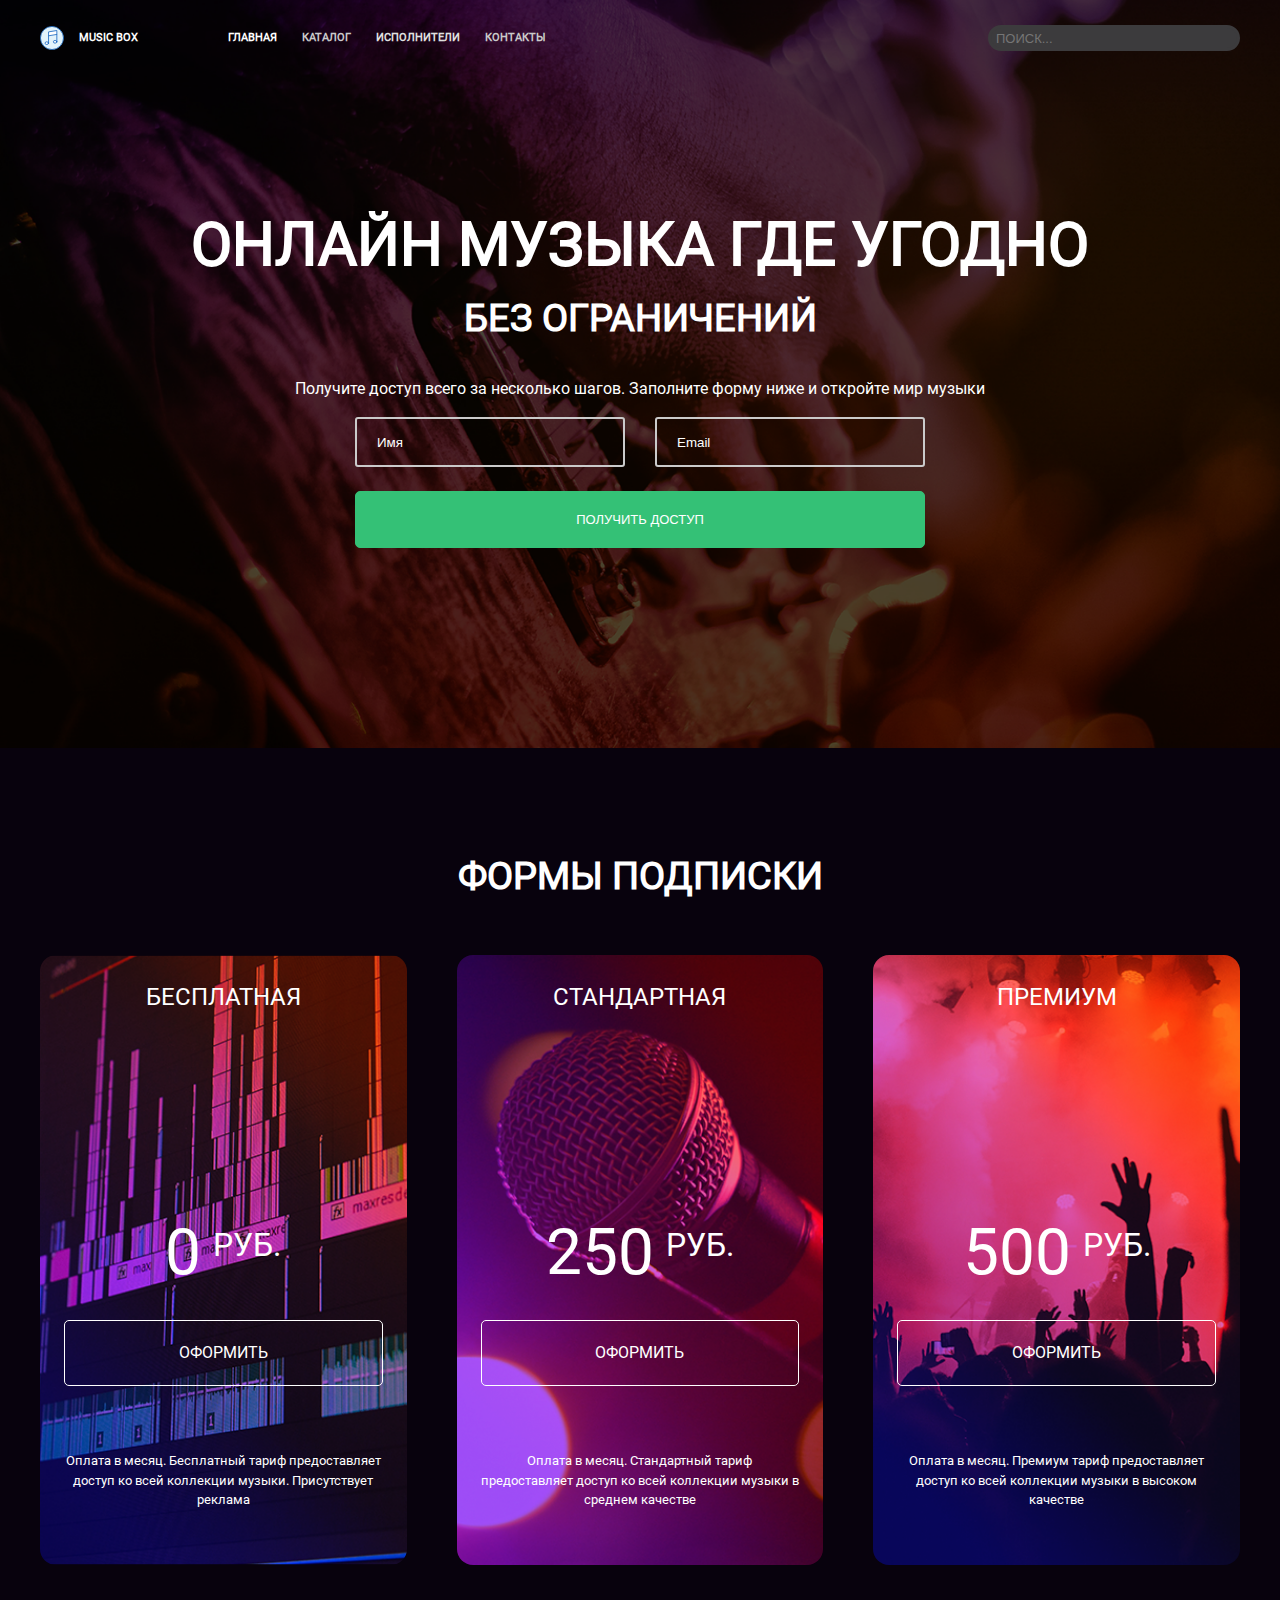
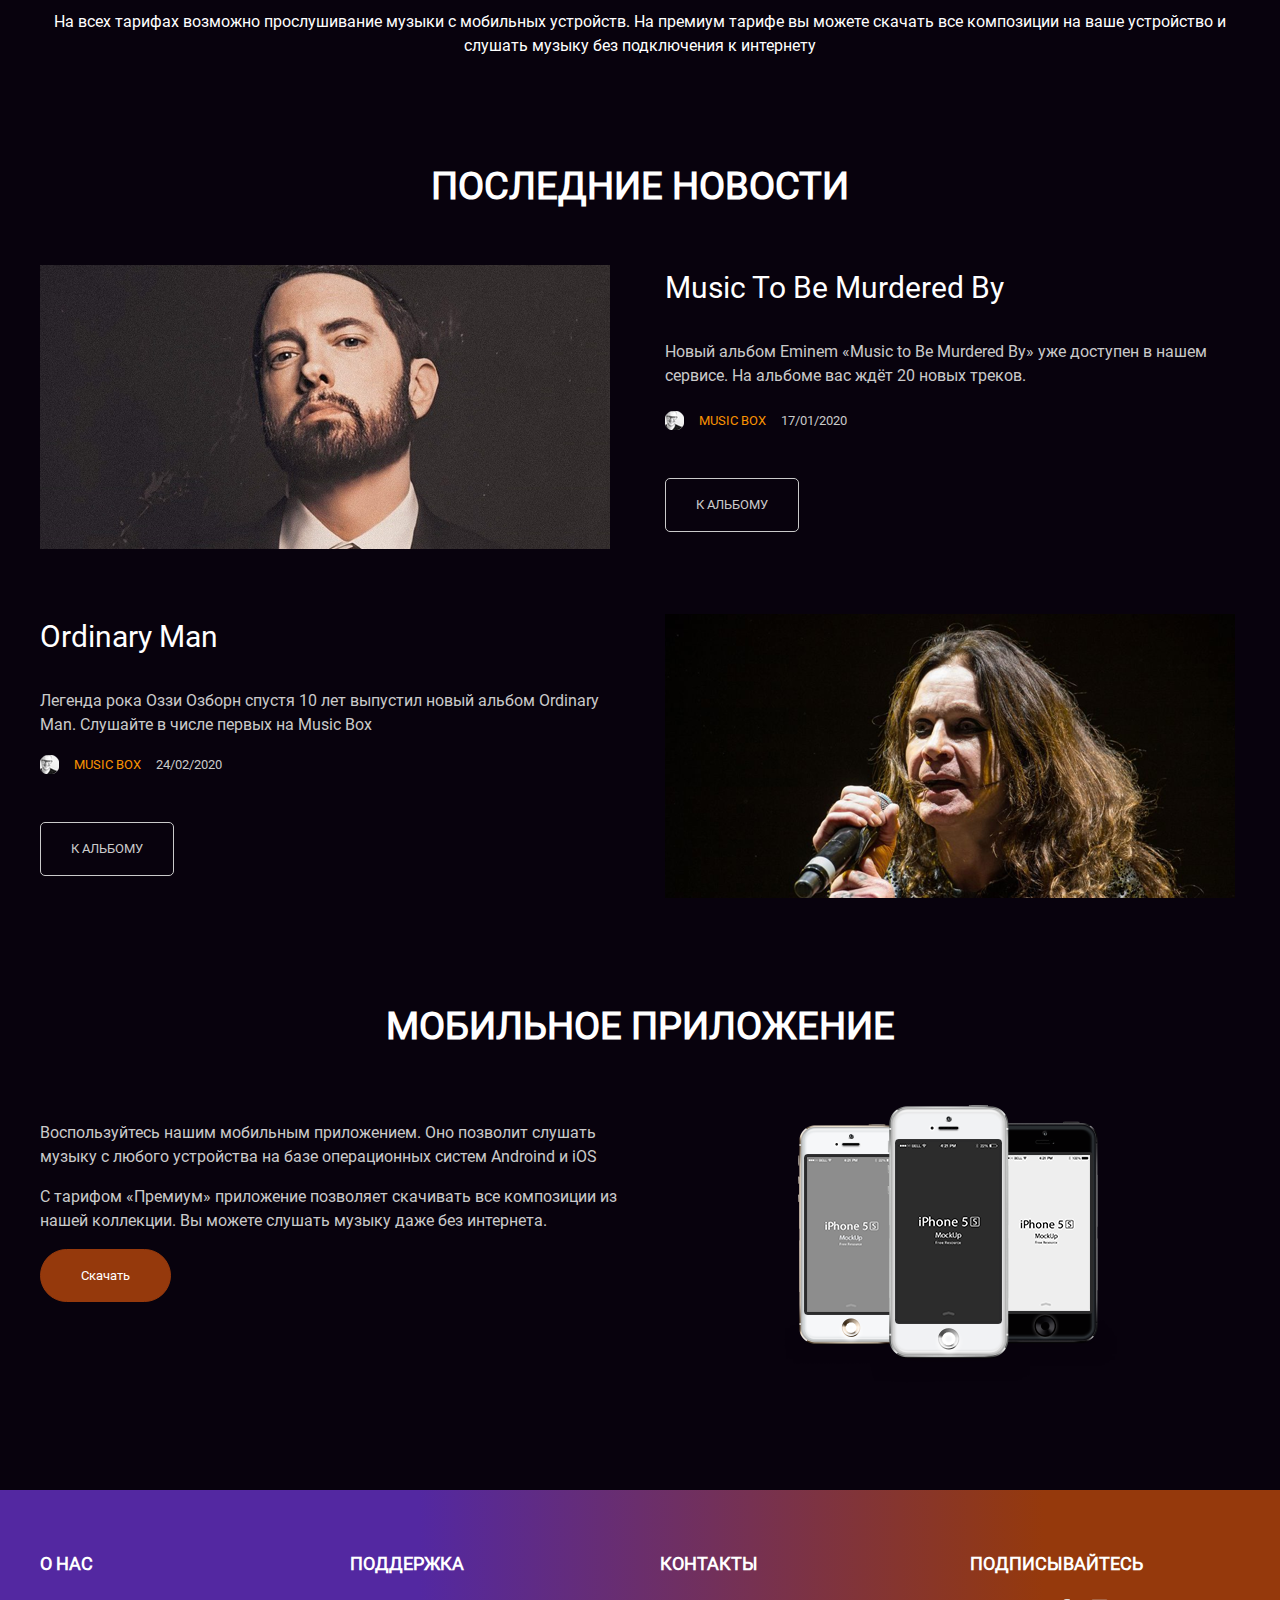
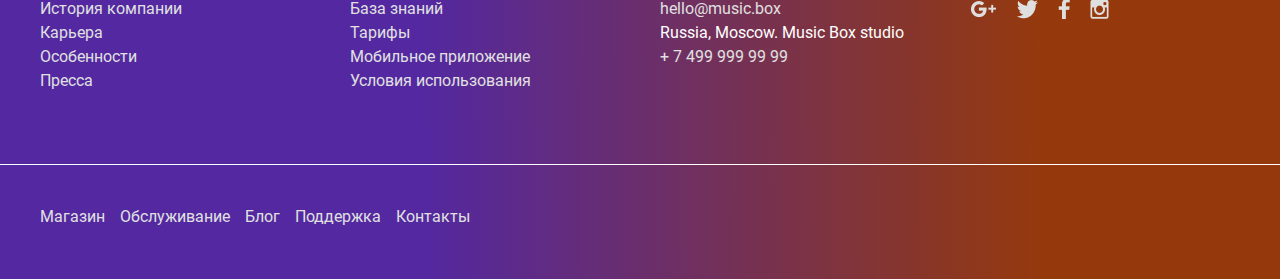
==== src/index.html @ b52194f9 "update page-app mobile" ====
<!DOCTYPE html>
<html lang="ru">
<head>
    <meta charset="UTF-8">
    <meta name="viewport" content="width=device-width, initial-scale=1.0">
    <meta http-equiv="X-UA-Compatible" content="ie=edge">
    <title>Project2_Rrudger</title>

    <link rel="stylesheet" href="css/app.css">
</head>
<body>
  <header>
    <div class="container header-container header-container">
      <div class="header-wrap">
    <div class="logo upper-text small-header"><img src="images/logo.svg" alt="logo-music">
      <span>music box</span>
    </div>
    <nav>
      <ul class="horizontal-menu">
        <li><a class="upper-text" href="#">главная</a></li>
        <li><a class="upper-text color-d-grey" href="#">каталог</a></li>
        <li><a class="upper-text color-grey" href="#">исполнители</a></li>
        <li><a class="upper-text color-d-grey" href="#">контакты</a></li>
      </ul>
    </nav>
  </div>
    <input type="search" class="header-input upper-text"  placeholder="поиск...">
  </div>
  </header>

  <main>
    <section class="page-description" id="page-description">
      <div class="container descr-padding">
        <h1 class="h1-descr upper-text">онлайн музыка где угодно</h1>
        <h2 class="h2-descr upper-text">без ограничений</h2>
          <p class="p-descr">Получите доступ всего за несколько шагов. Заполните форму ниже и откройте мир музыки</p>
          <form id="form" class="order-form">
            <div class="inputs">
              <input type="text" placeholder="Имя" class="sqr-input">
              <input type="email" placeholder="Email" class="sqr-input">
                  </div>
            <input type="submit" value="получить доступ" class="btn btn-green upper-text">
          </form>
        </div>
    </section>

  <section class="page-pricing">
    <div class="container" id="page-pricing">
      <h2 class="upper-text">формы подписки</h2>
      <div class="items">
    <div class="pricing-item bg-free">
    <h3 class="h3-pricing upper-text">бесплатная</h3>
    <p class="pricing-value">
      <span class="price">0</span>
      <span class="value upper-text">руб.</span>
    </p>
    <a class="btn btn-pricing upper-text" href="#">оформить</a>
    <p class="pricing-footer">Оплата в месяц. Бесплатный тариф предоставляет доступ ко всей коллекции музыки. Присутствует реклама</p>
</div>

<div class="pricing-item bg-standart">
<h3 class="h3-pricing upper-text">стандартная</h3>
<p class="pricing-value">
  <span class="price">250</span>
  <span class="value upper-text">руб.</span>
</p>
<a class="btn btn-pricing upper-text" href="#">оформить</a>
<p class="pricing-footer">Оплата в месяц. Стандартный тариф <br>предоставляет доступ ко всей коллекции музыки в среднем качестве</p>
</div>

<div class="pricing-item bg-premium">
<h3 class="h3-pricing upper-text">премиум</h3>
<p class="pricing-value">
  <span class="price">500</span>
  <span class="value upper-text">руб.</span>
</p>
<a class="btn btn-pricing upper-text" href="#">оформить</a>
<p class="pricing-footer">Оплата в месяц. Премиум тариф предоставляет <br>доступ ко всей коллекции музыки в высоком качестве</p>
</div>
</div>
  <p class="section-pricing-footer">На всех тарифах возможно прослушивание музыки с мобильных устройств.
     На премиум тарифе вы можете скачать все композиции
     на ваше устройство и слушать музыку без подключения к интернету </p>
</div>
  </section>

  <section class="page-news">
  <div class="container" id="page-news">
    <h2 class="upper-text h2-news">последние новости</h2>
    <div class="grid-2-columns-home mobile-news">
    <img class="news-img" src="images/Music to Be Murdered By.png" alt="Eminem Music to Be Murdered By">
    <div class="news-wrap">
    <div class="news-body">
      <h3 class="h3-news capitalize">music to be murdered by</h3>
      <p class="no-margin color-d-grey">Новый альбом Eminem «Music to Be Murdered By» уже доступен в нашем сервисе. На альбоме вас ждёт 20 новых треков.</p>
    </div>
    <div class="news-footer">
      <div class="news-author"><img src="images/avatar.png" alt="logo-music">
        <p class="autor upper-text">music box</p>
        <p class="data">17/01/2020</p>
      </div>
      <a class="btn btn-news upper-text" href="#">к альбому</a>
    </div>
  </div>
  </div>
  <div class="grid-2-columns-home grid-reverse mobile-news">
    <img class="grid-img news-img" src="images/Ordinary Man.png" alt="Ozzy Osbourne Ordinary Man">
  <div class=" grid-descr news-wrap">
  <div class="news-body">
    <h3 class="h3-news capitalize">ordinary man</h3>
    <p class="no-margin color-d-grey">Легенда рока Оззи Озборн спустя 10 лет выпустил новый альбом Ordinary Man. Слушайте в числе первых на Music Box</p>
  </div>
  <div class="news-footer">
    <div class="news-author"><img src="images/avatar.png" alt="logo-music">
      <p class="autor small-font upper-text">music box</p>
      <p class="data small-font">24/02/2020</p>
    </div>
    <a class="btn btn-news upper-text" href="#">к альбому</a>
  </div>
</div>
</div>
</div>
  </section>

  <section class="page-app">
    <div class="container" id="page-app">
      <h2 class="upper-text">мобильное приложение</h2>
      <div class="container-app">
        <div class="img-app">
              <img src="images/iphone.png" alt="Ozzy Osbourne Ordinary Man">
            </div>
      <div class="description-app">
        <p class="mt-0">Воспользуйтесь нашим мобильным приложением. Оно позволит слушать музыку с любого устройства на базе операционных систем Androind и iOS</p>
          <p>С тарифом «Премиум» приложение позволяет скачивать все композиции из нашей коллекции. Вы можете слушать музыку даже без интернета.</p>
<a class="btn btn-red-app" href="#">Скачать</a>
</div>
    </div>
  </div>
  </section>
</main>

<footer>
  <div class="container">
    <div class="upper-footer">
      <div>
      <h2 class="upper-text footer-h2">о нас</h2>
        <ul class="footer-list">
      <li><a href="#">История компании</a></li>
      <li><a href="#">Карьера</a></li>
      <li><a href="#">Особенности</a></li>
      <li><a href="#">Пресса</a></li>
    </ul>
    </div>
    <div>
      <h2 class="upper-text footer-h2">поддержка</h2>
      <ul class="footer-list">
        <li><a href="#">База знаний</a></li>
        <li><a href="#">Тарифы</a></li>
        <li><a href="#">Мобильное приложение</a></li>
        <li><a href="#">Условия использования</a></li>
    </ul>
  </div>
    <div>
      <h2 class="upper-text footer-h2">контакты</h2>
      <div class="footer-list">
        <a href="mailto:hello@music.box">hello@music.box</a>
        <p>Russia, Moscow. Music Box studio</p>
        <a href="tel:+ 7 499 999 99 99">+ 7 499 999 99 99</a>
      </div>
    </div>
    <div>
      <h2 class="upper-text footer-h2 sub-h2">подписывайтесь</h2>
      <div class="subscribe upper-text">
      <a class="sub-a" href="#"><img  class="sub-img" src="images/Google+.png" alt="Google-icon"></a>
    <a href="#"><img  class="sub-img" src="images/Twitter.png" alt="Twitter-icon"></a>
  <a href="#"><img  class="sub-img" src="images/Facebook.png" alt="Facebook-icon"></a>
<a href="#"><img  class="sub-img" src="images/Instagram.png" alt="Instagram-icon"></a>
</div>
</div>
</div>
</div>
    <div class="border"></div>
    <div class="container">
    <div class="lower-footer">
      <a href="#">Магазин</a>
      <a href="#">Обслуживание</a>
      <a href="#">Блог</a>
      <a href="#">Поддержка</a>
      <a href="#">Контакты</a>
    </div>
  </div>
</footer>
</body>
---- src/css/app.css ----
.header-input, footer, .order-form, .c-flex-column, section, main, body, .popular-track, .news-author, .horizontal-menu, header, .c-flex-row, .pricing-value, .a-left-container, .track-info, .descr-btn, .header-wrap, .logo, .lower-footer, .inputs, .header-container {
  display: flex;
}

.track-info, .inputs, .header-wrap, .header-container, .c-flex-row {
  justify-content: space-between;
}

.descr-btn, .lower-footer {
  justify-content: flex-start;
}

.track-info, .descr-btn, .news-author, .pricing-value, .header-wrap, .logo, .c-flex-column, section, body {
  align-items: center;
}

.a-left-container {
  align-items: flex-start;
}

.pricing-value, header, section {
  justify-content: center;
}

.popular-track, .news-author, .horizontal-menu, header, .c-flex-row {
  flex-direction: row;
}

footer, .order-form, .c-flex-column, section, main, body {
  flex-direction: column;
}

.header-input, .track-info, .inputs, .header-wrap, .header-container, .c-flex-row, .descr-btn, .lower-footer, .news-author, .pricing-value, .logo, .c-flex-column, section, body, .a-left-container, header, .popular-track, .horizontal-menu, footer, .order-form, main {
  display: flex;
}

.track-info, .inputs, .header-wrap, .header-container, .c-flex-row {
  justify-content: space-between;
}

.descr-btn, .lower-footer {
  justify-content: flex-start;
}

.track-info, .descr-btn, .news-author, .pricing-value, .header-wrap, .logo, .c-flex-column, section, body {
  align-items: center;
}

.a-left-container {
  align-items: flex-start;
}

.pricing-value, header, section {
  justify-content: center;
}

.popular-track, .news-author, .horizontal-menu, header, .c-flex-row {
  flex-direction: row;
}

footer, .order-form, .c-flex-column, section, main, body {
  flex-direction: column;
}

html, body {
  height: 100%;
}

body {
  margin: 0;
  padding: 0;
  font-family: "Roboto";
  line-height: 1.5;
  color: #ffffff;
  background-color: #08020d;
}

main {
  position: relative;
  width: 100%;
  padding-top: 0;
  margin-top: 0;
  flex: 1 0 auto;
}

.grid-2-columns {
  display: grid;
  grid-template-columns: repeat(2, minmax(260px, calc(50% - 50px)));
  grid-row-gap: 25px;
  grid-column-gap: 50px;
}

.grid-2-columns-home {
  display: grid;
  grid-template-columns: repeat(2, minmax(260px, 1fr));
  grid-column-gap: 50px;
}

.grid-4-columns {
  display: grid;
  grid-template-columns: repeat(4, minmax(100px, calc(25% - 50px)));
  grid-row-gap: 25px;
  grid-column-gap: 50px;
}

.container {
  width: 100%;
  margin: 0 auto;
  padding: 0 20px;
  box-sizing: border-box;
}

a {
  color: #ffffff;
  text-decoration: none;
}

.btn {
  display: inline-block;
  padding: 20px 30px;
  border-radius: 5px;
  border: 1px solid #ffffff;
  text-decoration: none;
  color: #ffffff;
  font-size: 13px;
  cursor: pointer;
}

.item-descr {
  margin-top: 10px;
}

.add-inf {
  color: #E0E0E0;
}

.no-margin {
  margin: 0;
}

.no-padding {
  padding: 0;
}

.no-wrap {
  white-space: nowrap;
}

h2 {
  margin-top: 100px;
  margin-bottom: 50px;
}

.text-normal {
  font-weight: bold;
}

img {
  max-width: 100%;
}

.logo img {
  height: 24px;
  width: 24px;
  padding-right: 15px;
}

.upper-text {
  text-transform: uppercase;
}

.capitalize {
  text-transform: capitalize;
}

.t-bold {
  font-weight: bold;
}

.color-d-grey {
  color: #cacaca;
}

.color-grey {
  color: #E0E0E0;
}

h1 {
  font-size: 60px;
  line-height: 90px;
}

h2 {
  font-size: 38px;
  line-height: 57px;
}

p {
  font-size: 16px;
}

body, .text-normal {
  font-size: 18px;
}

.track-time, .track-descr, .data, .autor, .pricing-footer, .logo {
  font-size: 13px;
}

.small-header, header {
  font-size: 11px;
}

@media screen and (min-width: 1240px) {
  .container {
    width: 1240px;
  }
}
@media screen and (max-width: 676px) {
  .item {
    width: 100%;
  }

  .grid-m-2-columns {
    width: 100%;
    display: grid;
    grid-template-columns: repeat(2, minmax(100px, calc(50% - 50px)));
  }

  h1 {
    font-size: 30px;
    line-height: 45px;
  }

  h2 {
    font-size: 18px;
    line-height: 27px;
  }

  body, .text-normal {
    font-size: 18px;
  }

  .track-time, .track-descr, .data, .autor, .pricing-footer, .logo {
    font-size: 13px;
  }
}
.header-input, .track-info, .inputs, .header-wrap, .header-container, .descr-btn, .lower-footer, .news-author, .pricing-value, .a-left-container, header, .popular-track, .horizontal-menu, footer, .order-form, body, main, section, .c-flex-column, .c-flex-row, .logo {
  display: flex;
}

.track-info, .inputs, .header-wrap, .header-container, .c-flex-row {
  justify-content: space-between;
}

.descr-btn, .lower-footer {
  justify-content: flex-start;
}

.track-info, .descr-btn, .news-author, .pricing-value, .header-wrap, body, section, .c-flex-column, .logo {
  align-items: center;
}

.a-left-container {
  align-items: flex-start;
}

.pricing-value, header, section {
  justify-content: center;
}

.popular-track, .news-author, .horizontal-menu, header, .c-flex-row {
  flex-direction: row;
}

footer, .order-form, body, main, section, .c-flex-column {
  flex-direction: column;
}

header {
  position: absolute;
  background: transparent;
  width: 100%;
  z-index: 9999;
  top: 25px;
}

.header-input {
  font: 13px Arial, sans-serif;
  background-color: #3C3B3D;
  color: #757575;
  border-radius: 15px;
  height: 1.5em;
  border: 3px solid #3C3B3D;
  padding: 10px 65px 10px 5px;
}

.header-wrap {
  font-weight: bold;
}

.horizontal-menu {
  list-style: none;
  margin: 0 0 0 50px;
}
.horizontal-menu li {
  margin-right: 25px;
}

@media screen and (max-width: 750px) and (min-width: 676px) {
  .horizontal-menu {
    margin: 0;
  }
}
@media screen and (max-width: 676px) {
  .header-container {
    flex-direction: column;
  }

  .small-header {
    font-size: 11px;
  }

  .header-wrap {
    flex-direction: column;
    align-items: flex-start;
  }

  .horizontal-menu {
    text-align: left;
    flex-direction: column;
    margin-left: 0;
    margin-top: 15px;
    margin-bottom: 15px;
    padding-left: 0;
  }
}
.page-description {
  background-image: url("../images/banner.png");
  background-position: center;
  background-size: cover;
}

.descr-padding {
  padding-top: 200px;
  padding-bottom: 200px;
}

.order-form {
  max-width: 570px;
  margin: 0 auto;
}

.sqr-input {
  border-radius: 0;
  max-width: 270px;
  min-height: 50px;
  flex-grow: 1;
  box-sizing: border-box;
  padding: 0 0 0 20px;
  margin-bottom: 1.5rem;
  border: 2px solid #cacaca;
  border-radius: 3px;
  background: transparent;
}

.sqr-input::placeholder {
  text-weight: bold;
  color: #ffffff;
}

.btn-green {
  border: 1px solid #34C176;
  background-color: #34C176;
  width: 100%;
}

.btn-green-wrap {
  width: 100%;
  text-align: center;
}

.p-descr {
  text-align: center;
}

.h1-descr {
  text-align: center;
  margin: 0;
}

.h2-descr {
  text-align: center;
  margin-top: 0;
  margin-bottom: 30px;
}

@media screen and (max-width: 676px) {
  .h1-descr {
    margin-top: 50px;
  }

  .h2-descr {
    margin: 0;
  }

  .inputs {
    flex-direction: column;
  }

  .sqr-input {
    max-width: 100%;
  }
}
.bg-free {
  background-image: url("../images/subscribe_1.png");
}

.bg-standart {
  background-image: url("../images/subscribe_2.png");
}

.bg-premium {
  background-image: url("../images/subscribe_3.png");
}

.page-pricing {
  text-align: center;
}

.items {
  margin-bottom: 45px;
  display: grid;
  grid-template-columns: repeat(auto-fit, minmax(260px, 1fr));
  grid-gap: 50px;
}

.pricing-item {
  padding: 0 1.5rem;
  border-radius: 1rem;
  background-position: center;
  background-size: cover;
}

.pricing-value {
  margin-bottom: 45px;
}

.price {
  font-size: 64px;
  line-height: 45px;
  padding-top: 15px;
}

.value {
  font-size: 32px;
  line-height: 32px;
  padding-left: 12px;
}

.pricing-footer {
  margin-top: 65px;
  margin-bottom: 55px;
}

.h3-pricing {
  font-size: 24px;
  font-weight: normal;
  margin-bottom: 200px;
}

.btn-pricing {
  font-size: 16px;
  width: 100%;
  box-sizing: border-box;
}

.section-pricing-footer {
  margin-bottom: 0;
}

@media screen and (max-width: 676px) {
  .items {
    grid-template-columns: 1fr;
    grid-template-rows: 1fr 1fr 1fr;
    grid-gap: 60px;
    margin-bottom: 50px;
  }

  .pricing-value {
    margin-bottom: 40px;
  }

  .h3-pricing {
    margin-top: 15px;
    font-size: 16px;
  }
}
.news-wrap {
  text-align: left;
}

.news-author {
  margin-bottom: 35px;
}
.news-author img {
  width: 19px;
  height: 19px;
  margin-right: 15px;
}

.autor {
  color: #F89202;
  margin-right: 15px;
}

.data {
  color: #cacaca;
}

.news-body {
  margin-bottom: 10px;
}

.grid-reverse {
  grid-template-areas: "grid-descr grid-img";
  margin-top: 65px;
}
.grid-reverse .news-body {
  margin-bottom: 5px;
}

.grid-img {
  grid-area: grid-img;
}

.grid-desrc {
  grid-area: grid-desrc;
}

.btn-news {
  color: #cacaca;
  border-color: #cacaca;
  padding: 16px 30px 16px 30px;
}

.h2-news {
  text-align: center;
}

.h3-news {
  font-size: 30px;
  font-weight: normal;
  margin-top: 0;
}

@media screen and (max-width: 676px) {
  .mobile-news {
    grid-template-columns: 1fr;
    grid-gap: 50px;
  }

  .h3-news {
    font-size: 16px;
  }

  .grid-img {
    grid-area: initial;
  }

  .grid-reverse {
    grid-template-areas: none;
  }
}
.container-app {
  display: grid;
  grid-template-columns: repeat(2, minmax(260px, 2fr));
  grid-template-areas: "descr-app img-app";
  grid-gap: 40px;
}

.page-app {
  margin-bottom: 100px;
  text-align: center;
}

.description-app {
  grid-area: descr-app;
  text-align: left;
  color: #cacaca;
}

.img-app {
  grid-area: img-app;
}

.btn-red-app {
  font-size: 12.8px;
  padding: 16px 40px;
  border-color: #95390C;
  border-radius: 2rem;
  background-color: #95390C;
}

@media screen and (max-width: 676px) {
  .container-app {
    grid-template-columns: 1fr;
    grid-gap: 20px;
    grid-template-areas: none;
  }

  .img-app {
    grid-area: initial;
  }

  .description-app {
    grid-area: initial;
  }

  .m-bot-30 {
    margin-top: 10px;
  }

  .mt-0 {
    margin-top: 0;
  }
}
footer {
  background: linear-gradient(89.75deg, #5328a1 32.83%, #95390c 81.56%);
  width: 100%;
  flex: 0 0 auto;
  font-size: 16px;
}
footer a {
  color: #E0E0E0;
}

.footer-list {
  text-align: start;
  padding-left: 0;
}
.footer-list p {
  margin: 0;
}

.upper-footer {
  width: 100%;
  margin-bottom: 55px;
  display: grid;
  grid-template-columns: 1fr 1fr 1fr 1fr;
  grid-gap: 40px;
}
.upper-footer li {
  list-style: none;
}

.subscribe {
  display: flex;
}
.subscribe a {
  height: 25px;
  margin-right: 20px;
  display: flex;
  align-items: center;
}

.footer-h2 {
  font-size: 18px;
  line-height: inherit;
  margin-top: 60px;
  margin-bottom: 20px;
  text-align: start;
}

.lower-footer {
  margin-top: 40px;
  margin-bottom: 50px;
}
.lower-footer a {
  margin-right: 15px;
}

.border {
  width: 100%;
  border-top: 1px solid #ffffff;
}

@media screen and (max-width: 676px) {
  .upper-footer {
    grid-template-columns: 1fr;
    grid-template-rows: 1fr 1fr 1fr;
    grid-gap: 0;
    margin-top: 35px;
  }
  .upper-footer ul {
    margin: 0;
  }

  .footer-h2 {
    margin-top: 30px;
    margin-bottom: 15px;
  }

  .sub-h2 {
    margin-top: 10px;
  }

  .lower-footer {
    flex-direction: column;
  }
  .lower-footer a {
    margin-bottom: 15px;
    text-align: left;
  }

  .border {
    margin-top: 20px;
  }
}
.artist-description {
  background-image: url("../images/Morten Harket.png");
  background-position: center;
  background-size: cover;
  padding-top: 200px;
  padding-bottom: 200px;
}

.buttons {
  margin-top: 35px;
  margin-bottom: 20px;
  display: grid;
  grid-template-columns: repeat(2, minmax(200px, 1fr));
  grid-gap: 30px;
}

.btn-purple {
  background-color: #5328A1;
  border-color: #5328A1;
}

.btn-red {
  background-color: #95390C;
  border-color: #95390C;
}

.btn-img {
  height: 1.5em;
  margin-right: 15px;
}

.h1-artist {
  margin-bottom: 0;
  margin-top: 50px;
}

@media screen and (max-width: 600px) {
  .buttons {
    grid-template-columns: repeat(auto-fit, minmax(200px, 1fr));
    grid-gap: 0;
    margin-bottom: 0;
  }

  .descr-btn {
    margin-bottom: 25px;
  }

  .h1-artist {
    margin-top: 25px;
  }
}
.track-img {
  height: 55px;
  width: 55px;
  margin-right: 15px;
}

.track-info {
  flex-grow: 1;
}

.track-descr {
  font-size: 12.8px;
  margin: 0;
}

.track-time {
  color: #E0E0E0;
}

.track {
  text-align: left;
}

@media screen and (max-width: 676px) {
  .popular-mobile-container {
    display: flex;
    flex-direction: column;
  }
}
.page-similar {
  margin-bottom: 100px;
}

.similar-descr {
  text-align: center;
}

@font-face {
  font-family: "Roboto";
  font-style: normal;
  font-weight: 400;
  src: local("Roboto"), url("../fonts/Roboto/Roboto-Regular.ttf") format("ttf"), url("../fonts/Roboto/Roboto-Regular.woff") format("woff"), url("../fonts/Roboto/Roboto-Regular.woff2") format("woff2");
}

/*# sourceMappingURL=app.css.map */
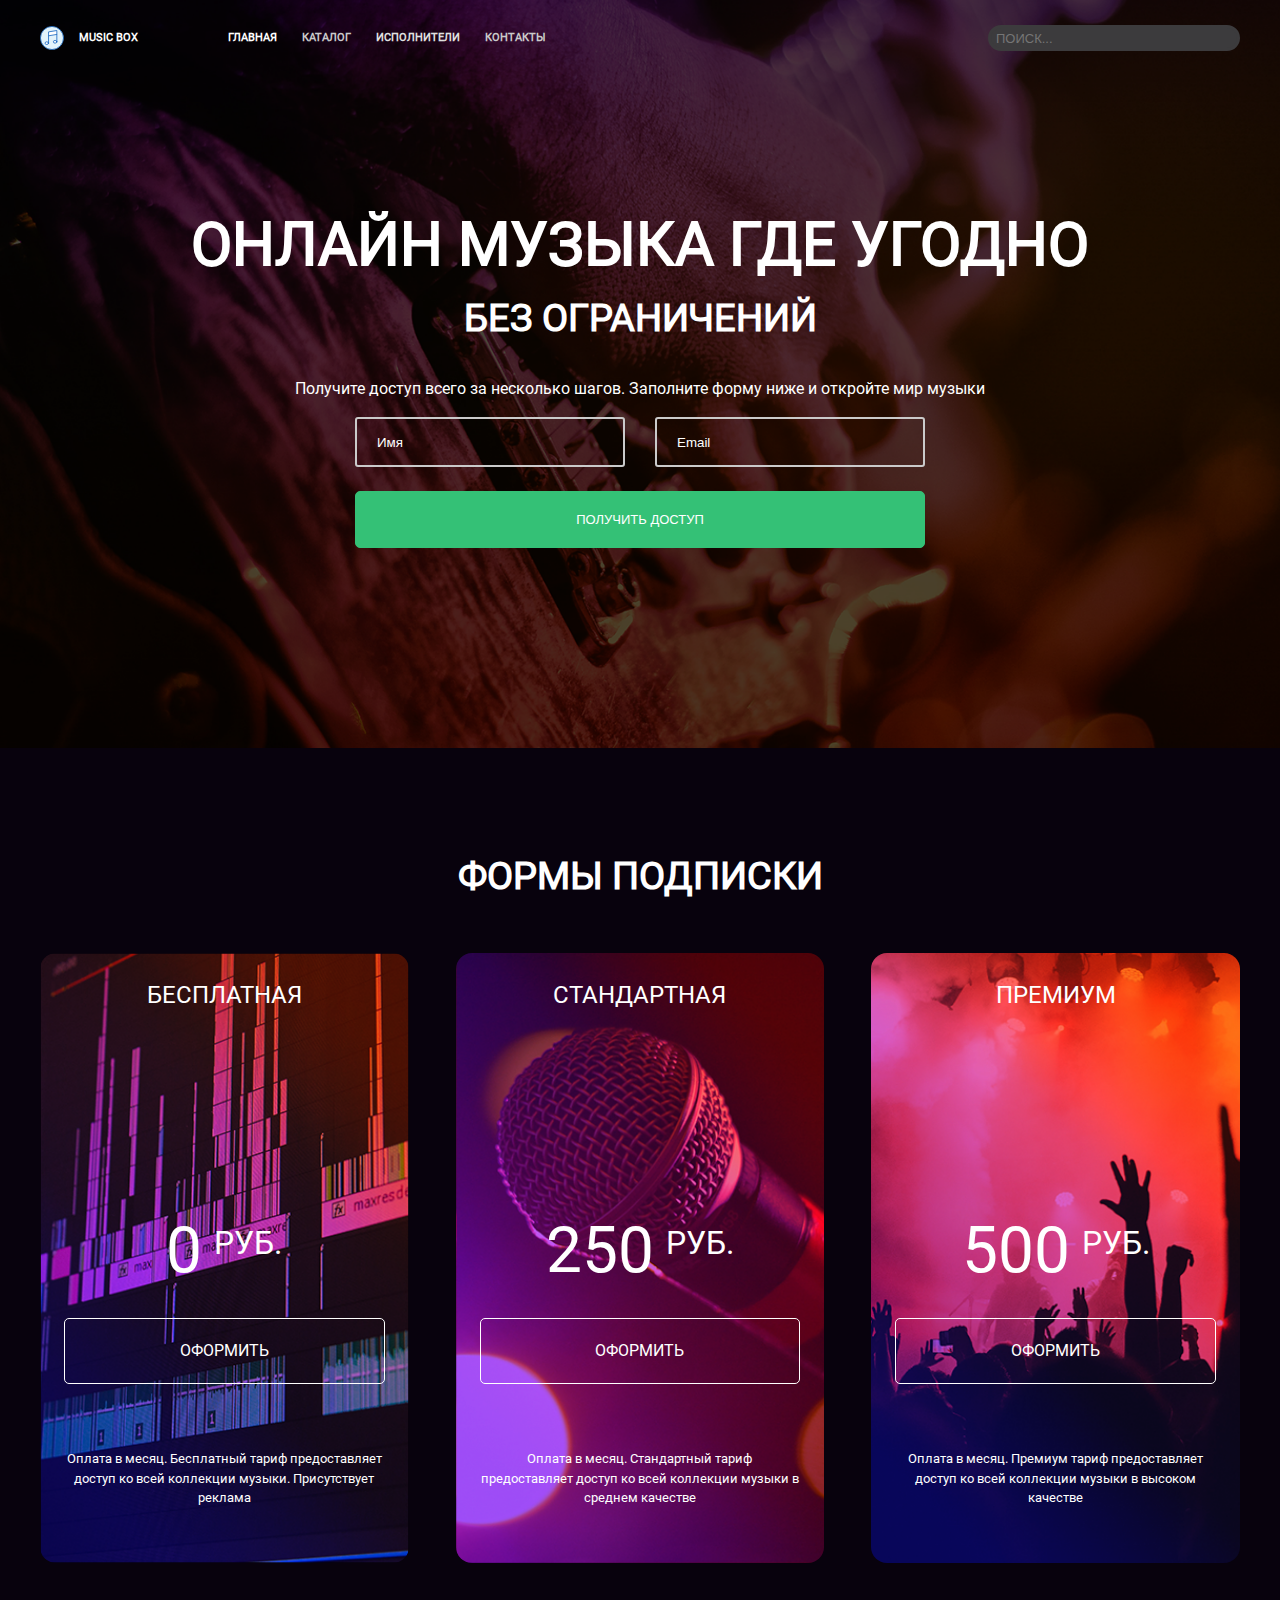
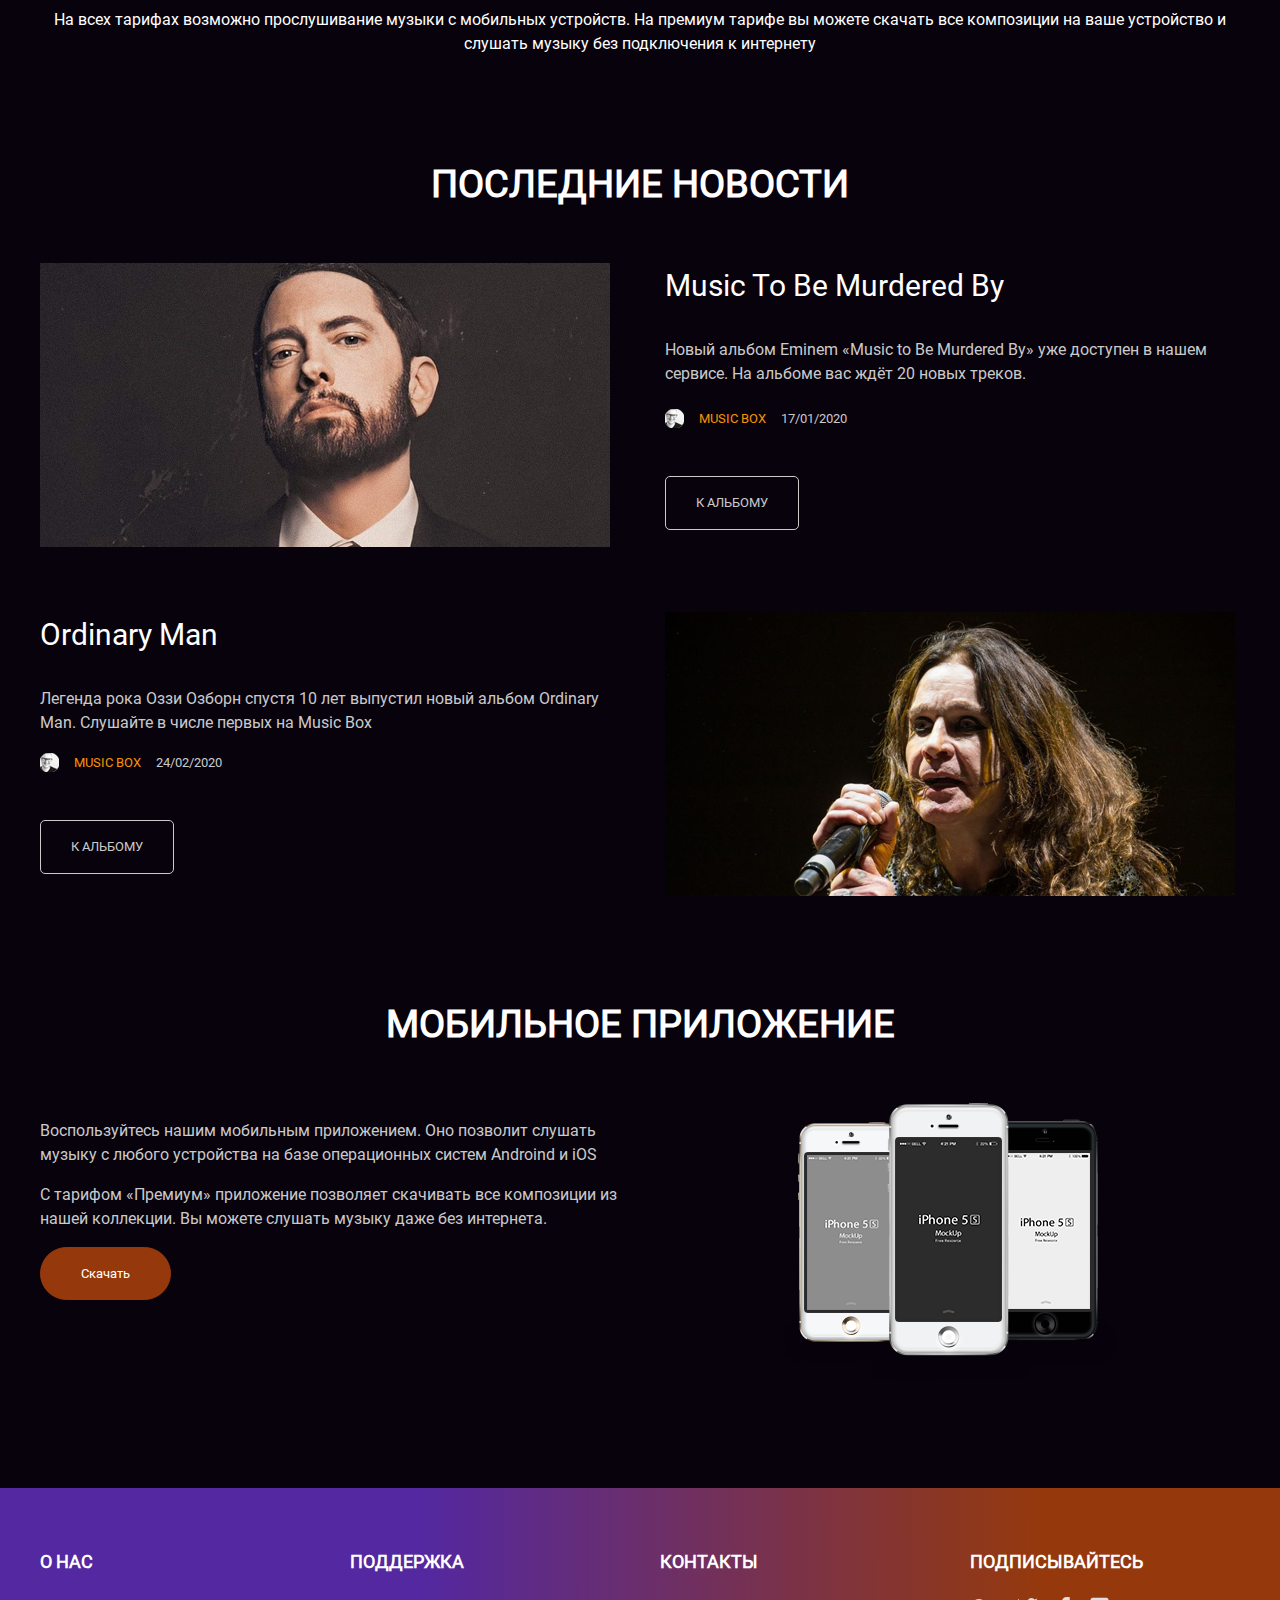
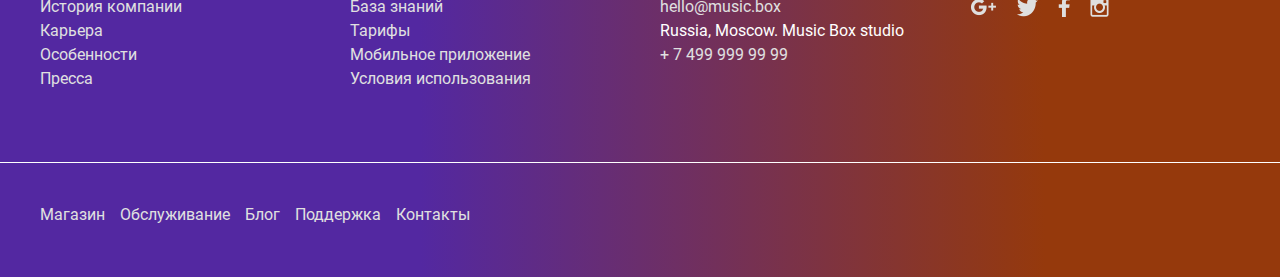
==== commit bfda78bc: "update price" ====
--- a/src/index.html
+++ b/src/index.html
@@ -46,7 +46,7 @@
 
   <section class="page-pricing">
     <div class="container" id="page-pricing">
-      <h2 class="upper-text">формы подписки</h2>
+      <h2 class="upper-text h2-pricing">формы подписки</h2>
       <div class="items">
     <div class="pricing-item bg-free">
     <h3 class="h3-pricing upper-text">бесплатная</h3>
@@ -130,7 +130,7 @@
               <img src="images/iphone.png" alt="Ozzy Osbourne Ordinary Man">
             </div>
       <div class="description-app">
-        <p class="mt-0">Воспользуйтесь нашим мобильным приложением. Оно позволит слушать музыку с любого устройства на базе операционных систем Androind и iOS</p>
+        <p class="">Воспользуйтесь нашим мобильным приложением. Оно позволит слушать музыку с любого устройства на базе операционных систем Androind и iOS</p>
           <p>С тарифом «Премиум» приложение позволяет скачивать все композиции из нашей коллекции. Вы можете слушать музыку даже без интернета.</p>
 <a class="btn btn-red-app" href="#">Скачать</a>
 </div>
--- a/src/css/app.css
+++ b/src/css/app.css
@@ -432,7 +432,7 @@
   margin-bottom: 45px;
   display: grid;
   grid-template-columns: repeat(auto-fit, minmax(260px, 1fr));
-  grid-gap: 50px;
+  grid-gap: 47px;
 }
 
 .pricing-item {
@@ -461,6 +461,10 @@
 .pricing-footer {
   margin-top: 65px;
   margin-bottom: 55px;
+}
+
+.h2-pricing {
+  margin-bottom: 48px;
 }
 
 .h3-pricing {
@@ -605,7 +609,7 @@
 @media screen and (max-width: 676px) {
   .container-app {
     grid-template-columns: 1fr;
-    grid-gap: 20px;
+    grid-gap: 0;
     grid-template-areas: none;
   }
 
@@ -619,10 +623,6 @@
 
   .m-bot-30 {
     margin-top: 10px;
-  }
-
-  .mt-0 {
-    margin-top: 0;
   }
 }
 footer {
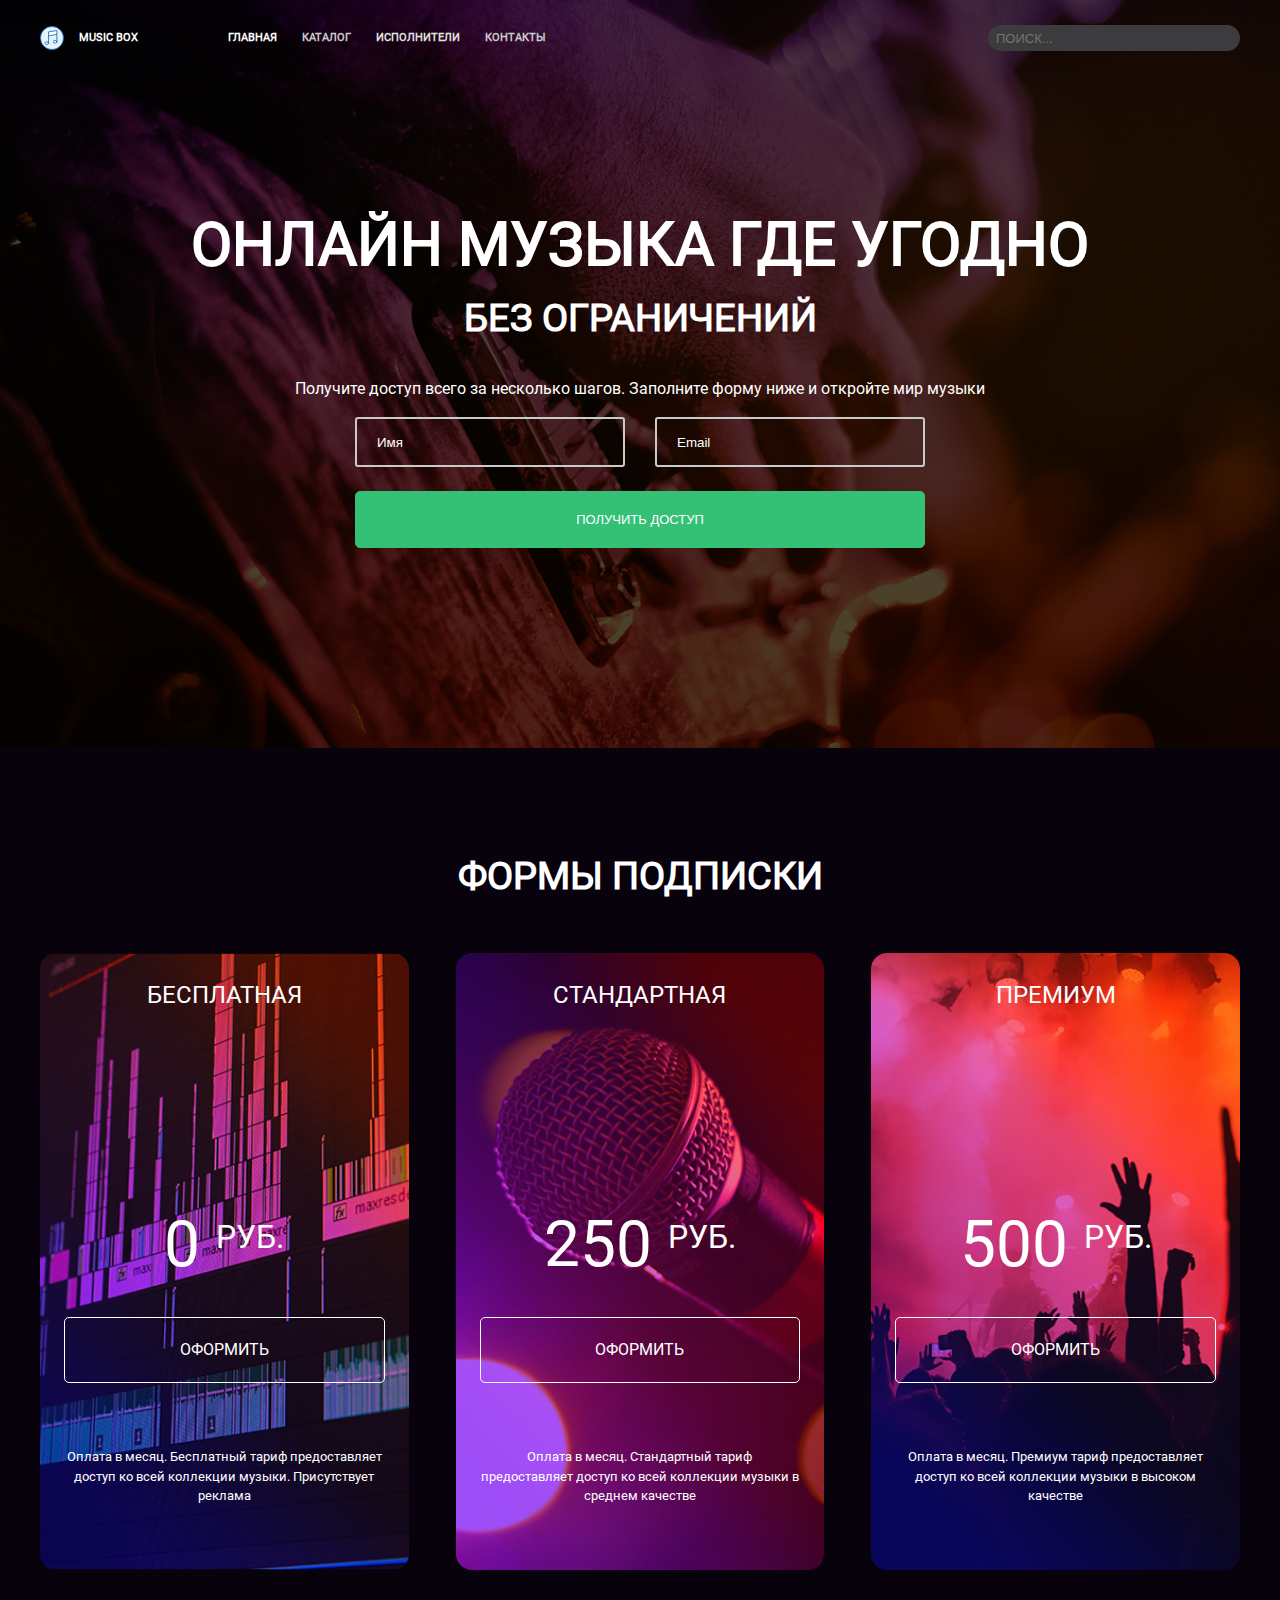
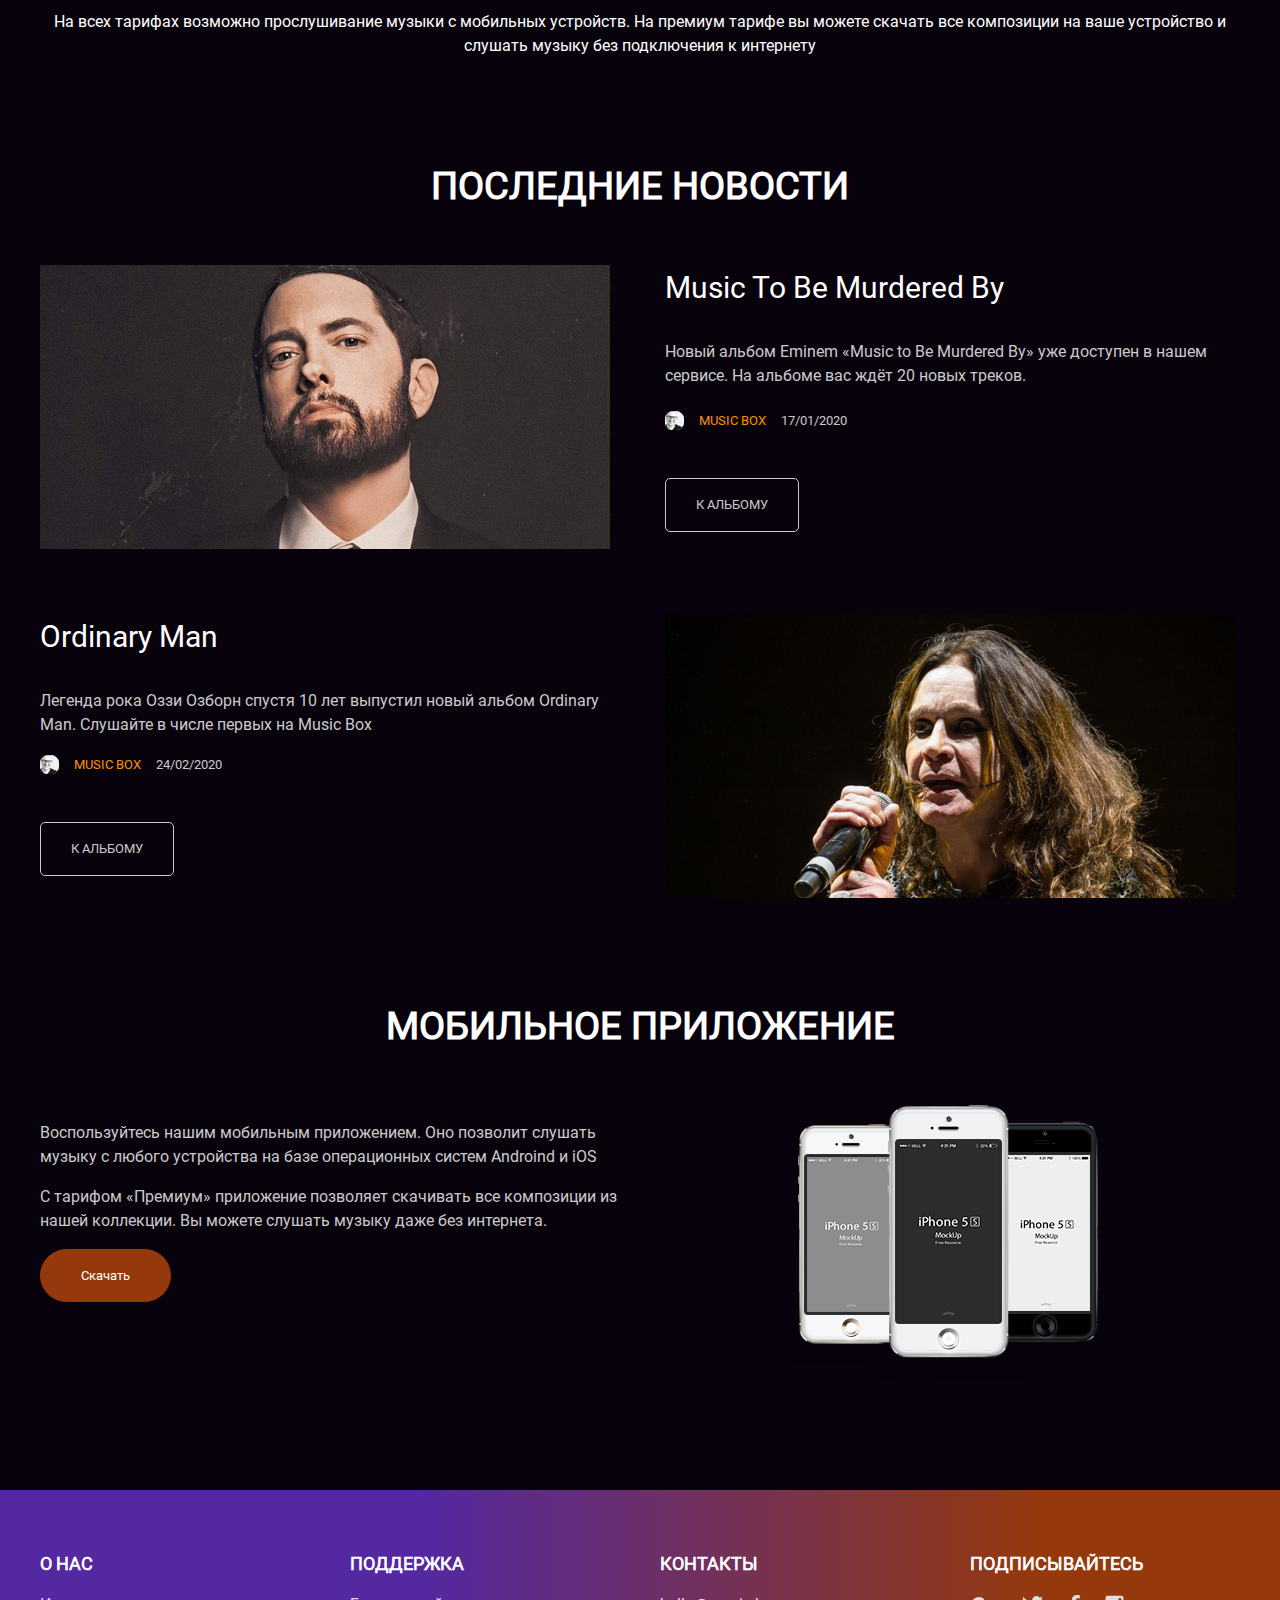
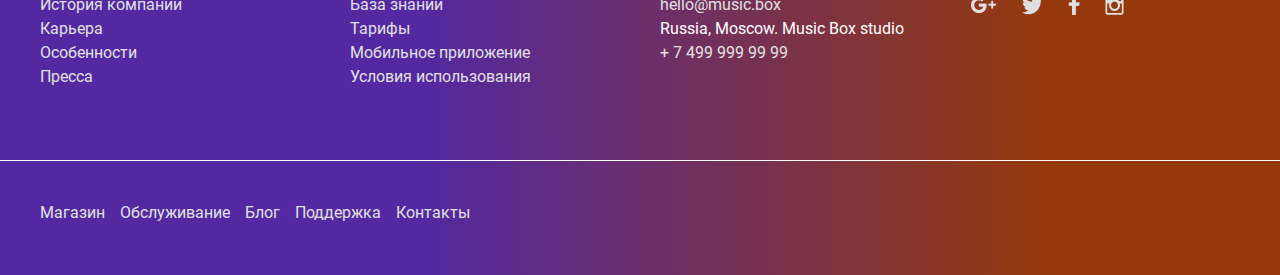
==== commit 79c3383f: "update footer" ====
--- a/src/index.html
+++ b/src/index.html
@@ -171,7 +171,7 @@
     <div>
       <h2 class="upper-text footer-h2 sub-h2">подписывайтесь</h2>
       <div class="subscribe upper-text">
-      <a class="sub-a" href="#"><img  class="sub-img" src="images/Google+.png" alt="Google-icon"></a>
+      <a href="#"><img  class="sub-img" src="images/Google+.png" alt="Google-icon"></a>
     <a href="#"><img  class="sub-img" src="images/Twitter.png" alt="Twitter-icon"></a>
   <a href="#"><img  class="sub-img" src="images/Facebook.png" alt="Facebook-icon"></a>
 <a href="#"><img  class="sub-img" src="images/Instagram.png" alt="Instagram-icon"></a>
--- a/src/css/app.css
+++ b/src/css/app.css
@@ -10,11 +10,11 @@
   justify-content: flex-start;
 }
 
-.track-info, .descr-btn, .news-author, .pricing-value, .header-wrap, .logo, .c-flex-column, section, body {
+.track-info, .descr-btn, .news-author, .header-wrap, .logo, .c-flex-column, section, body {
   align-items: center;
 }
 
-.a-left-container {
+.a-left-container, .pricing-value {
   align-items: flex-start;
 }
 
@@ -30,7 +30,7 @@
   flex-direction: column;
 }
 
-.header-input, .track-info, .inputs, .header-wrap, .header-container, .c-flex-row, .descr-btn, .lower-footer, .news-author, .pricing-value, .logo, .c-flex-column, section, body, .a-left-container, header, .popular-track, .horizontal-menu, footer, .order-form, main {
+.header-input, .track-info, .inputs, .header-wrap, .header-container, .c-flex-row, .descr-btn, .lower-footer, .news-author, .logo, .c-flex-column, section, body, .a-left-container, .pricing-value, header, .popular-track, .horizontal-menu, footer, .order-form, main {
   display: flex;
 }
 
@@ -42,11 +42,11 @@
   justify-content: flex-start;
 }
 
-.track-info, .descr-btn, .news-author, .pricing-value, .header-wrap, .logo, .c-flex-column, section, body {
+.track-info, .descr-btn, .news-author, .header-wrap, .logo, .c-flex-column, section, body {
   align-items: center;
 }
 
-.a-left-container {
+.a-left-container, .pricing-value {
   align-items: flex-start;
 }
 
@@ -245,7 +245,7 @@
     font-size: 13px;
   }
 }
-.header-input, .track-info, .inputs, .header-wrap, .header-container, .descr-btn, .lower-footer, .news-author, .pricing-value, .a-left-container, header, .popular-track, .horizontal-menu, footer, .order-form, body, main, section, .c-flex-column, .c-flex-row, .logo {
+.header-input, .track-info, .inputs, .header-wrap, .header-container, .descr-btn, .lower-footer, .news-author, .a-left-container, .pricing-value, header, .popular-track, .horizontal-menu, footer, .order-form, body, main, section, .c-flex-column, .c-flex-row, .logo {
   display: flex;
 }
 
@@ -257,11 +257,11 @@
   justify-content: flex-start;
 }
 
-.track-info, .descr-btn, .news-author, .pricing-value, .header-wrap, body, section, .c-flex-column, .logo {
+.track-info, .descr-btn, .news-author, .header-wrap, body, section, .c-flex-column, .logo {
   align-items: center;
 }
 
-.a-left-container {
+.a-left-container, .pricing-value {
   align-items: flex-start;
 }
 
@@ -429,7 +429,7 @@
 }
 
 .items {
-  margin-bottom: 45px;
+  margin-bottom: 40px;
   display: grid;
   grid-template-columns: repeat(auto-fit, minmax(260px, 1fr));
   grid-gap: 47px;
@@ -443,24 +443,23 @@
 }
 
 .pricing-value {
-  margin-bottom: 45px;
+  margin-bottom: 40px;
 }
 
 .price {
   font-size: 64px;
-  line-height: 45px;
-  padding-top: 15px;
+  line-height: 64px;
 }
 
 .value {
   font-size: 32px;
-  line-height: 32px;
-  padding-left: 12px;
+  line-height: 48px;
+  margin-left: 16px;
 }
 
 .pricing-footer {
-  margin-top: 65px;
-  margin-bottom: 55px;
+  margin-top: 64px;
+  margin-bottom: 64px;
 }
 
 .h2-pricing {
@@ -487,8 +486,7 @@
   .items {
     grid-template-columns: 1fr;
     grid-template-rows: 1fr 1fr 1fr;
-    grid-gap: 60px;
-    margin-bottom: 50px;
+    grid-gap: 50px;
   }
 
   .pricing-value {
@@ -659,7 +657,7 @@
 }
 .subscribe a {
   height: 25px;
-  margin-right: 20px;
+  margin-right: 25px;
   display: flex;
   align-items: center;
 }
@@ -668,7 +666,7 @@
   font-size: 18px;
   line-height: inherit;
   margin-top: 60px;
-  margin-bottom: 20px;
+  margin-bottom: 16px;
   text-align: start;
 }
 
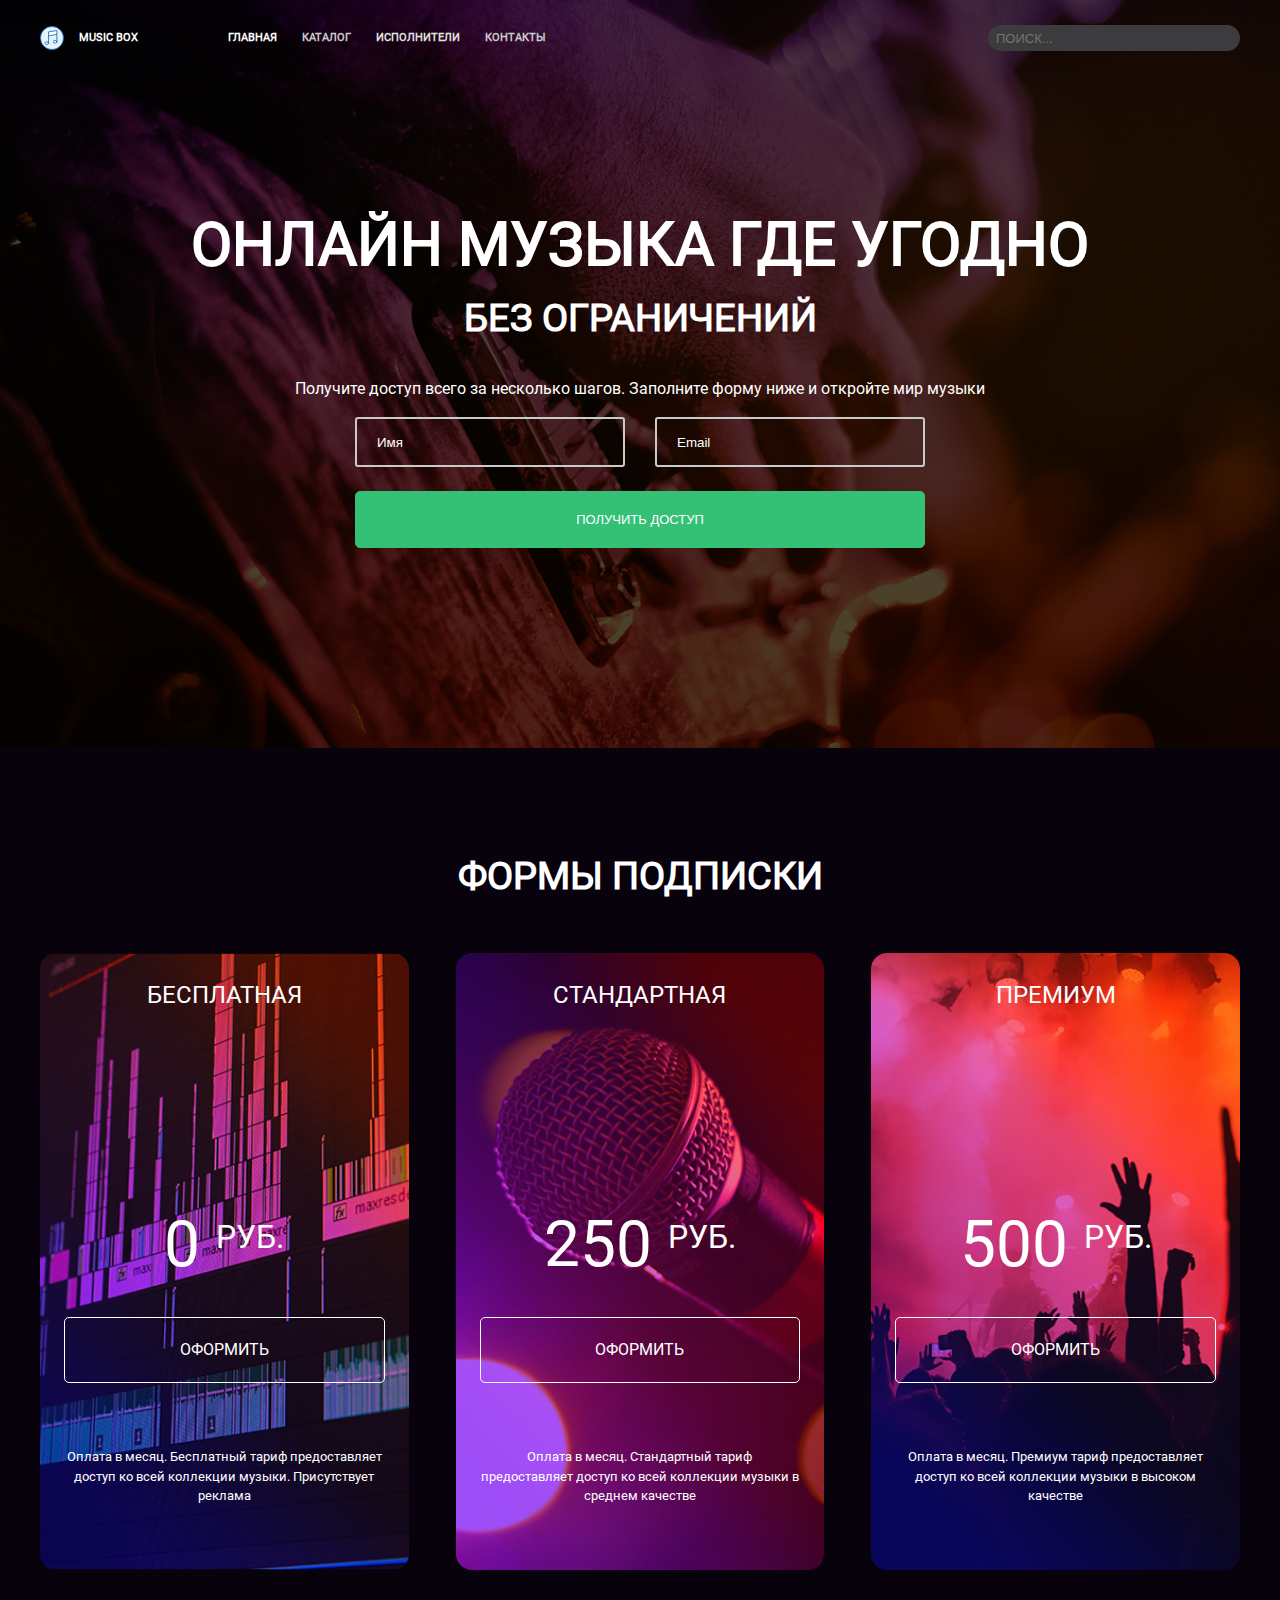
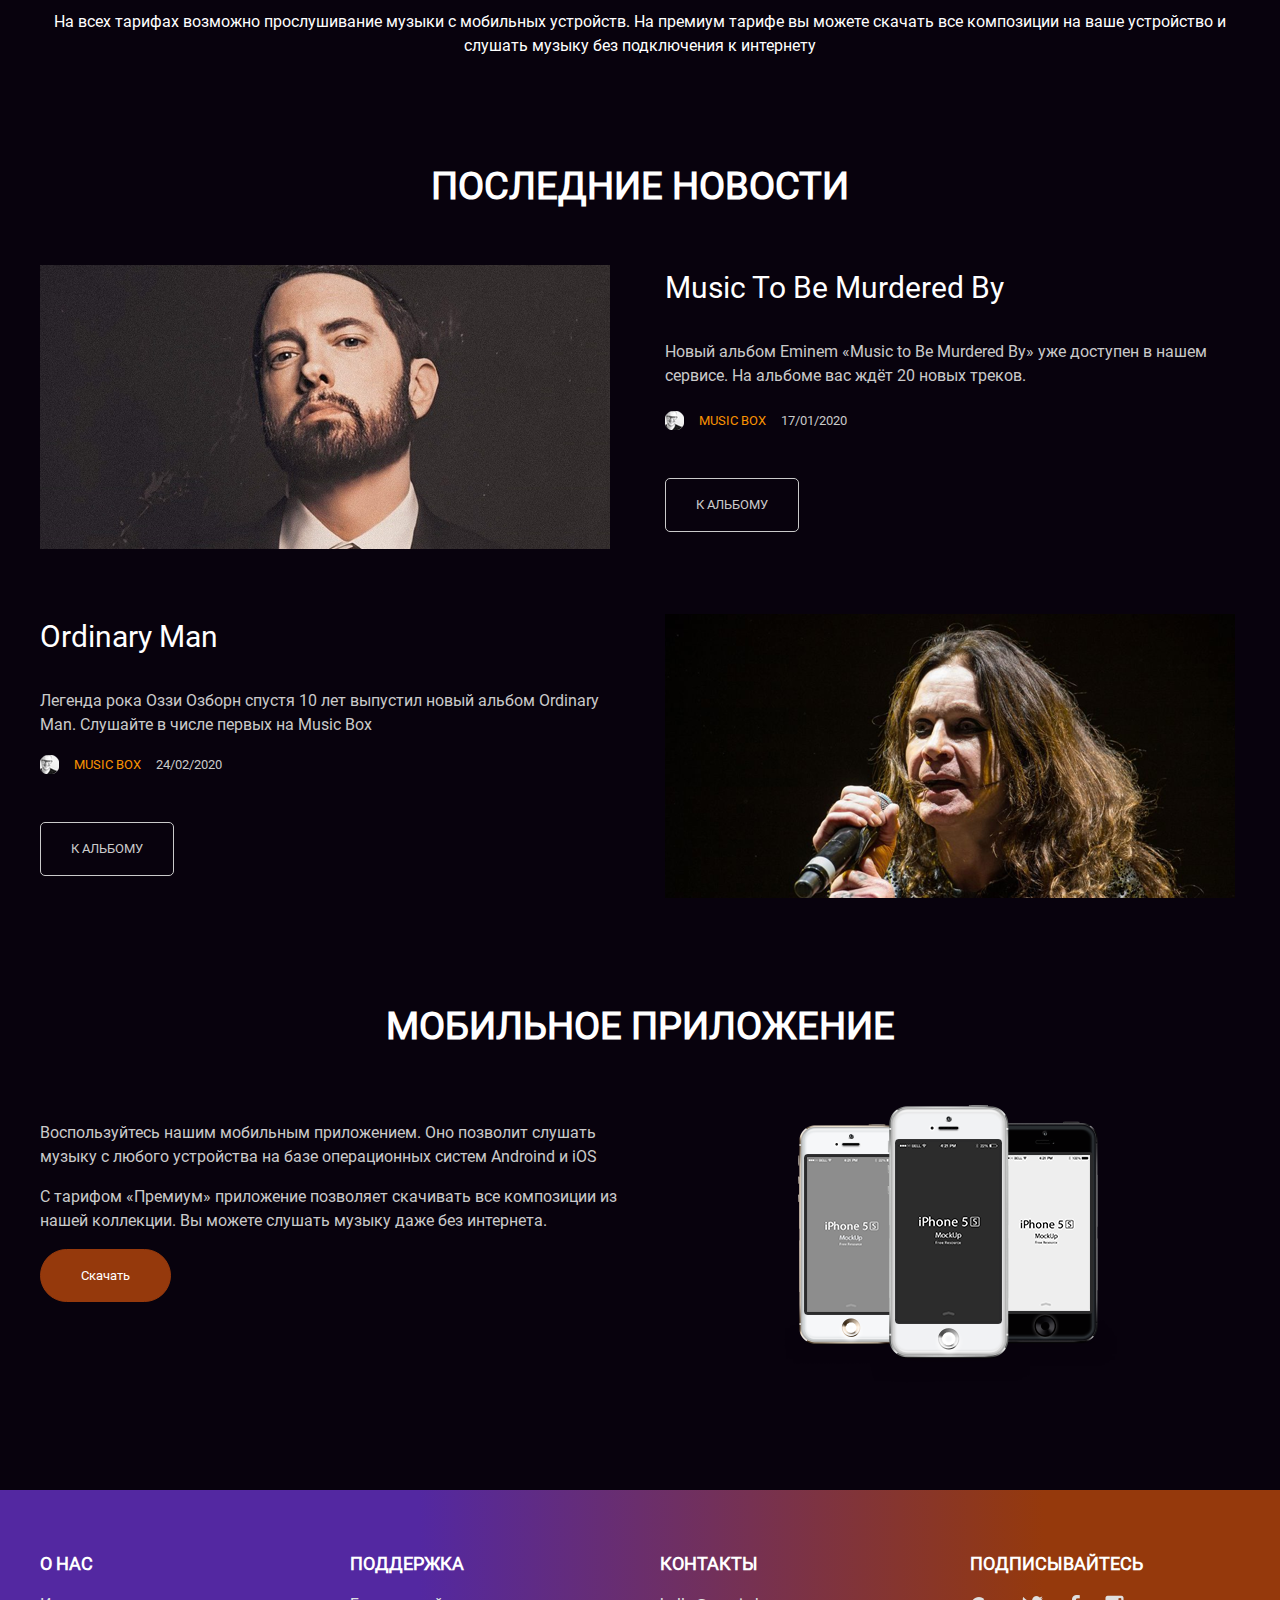
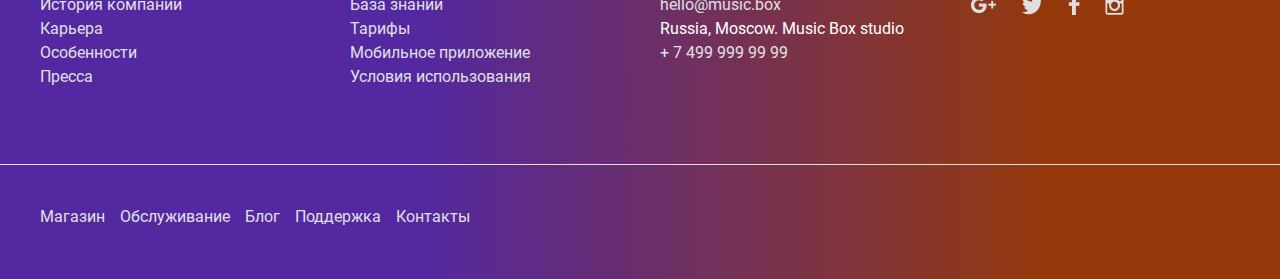
==== commit da820571: "update app mobile" ====
--- a/src/index.html
+++ b/src/index.html
@@ -124,7 +124,7 @@
 
   <section class="page-app">
     <div class="container" id="page-app">
-      <h2 class="upper-text">мобильное приложение</h2>
+      <h2 class="upper-text h2-app">мобильное приложение</h2>
       <div class="container-app">
         <div class="img-app">
               <img src="images/iphone.png" alt="Ozzy Osbourne Ordinary Man">
--- a/src/css/app.css
+++ b/src/css/app.css
@@ -605,6 +605,10 @@
 }
 
 @media screen and (max-width: 676px) {
+  .h2-app {
+    margin-bottom: 3rem;
+  }
+
   .container-app {
     grid-template-columns: 1fr;
     grid-gap: 0;
@@ -636,6 +640,7 @@
 .footer-list {
   text-align: start;
   padding-left: 0;
+  margin-bottom: 0;
 }
 .footer-list p {
   margin: 0;
@@ -643,7 +648,7 @@
 
 .upper-footer {
   width: 100%;
-  margin-bottom: 55px;
+  margin-bottom: 75px;
   display: grid;
   grid-template-columns: 1fr 1fr 1fr 1fr;
   grid-gap: 40px;
@@ -680,15 +685,16 @@
 
 .border {
   width: 100%;
-  border-top: 1px solid #ffffff;
+  border-top: 1px solid #E0E0E0;
 }
 
 @media screen and (max-width: 676px) {
   .upper-footer {
-    grid-template-columns: 1fr;
-    grid-template-rows: 1fr 1fr 1fr;
+    display: flex;
+    flex-direction: column;
     grid-gap: 0;
-    margin-top: 35px;
+    margin-top: 2rem;
+    margin-bottom: 70px;
   }
   .upper-footer ul {
     margin: 0;
@@ -696,23 +702,14 @@
 
   .footer-h2 {
     margin-top: 30px;
-    margin-bottom: 15px;
-  }
-
-  .sub-h2 {
-    margin-top: 10px;
   }
 
   .lower-footer {
     flex-direction: column;
   }
   .lower-footer a {
-    margin-bottom: 15px;
+    margin-bottom: 16px;
     text-align: left;
-  }
-
-  .border {
-    margin-top: 20px;
   }
 }
 .artist-description {
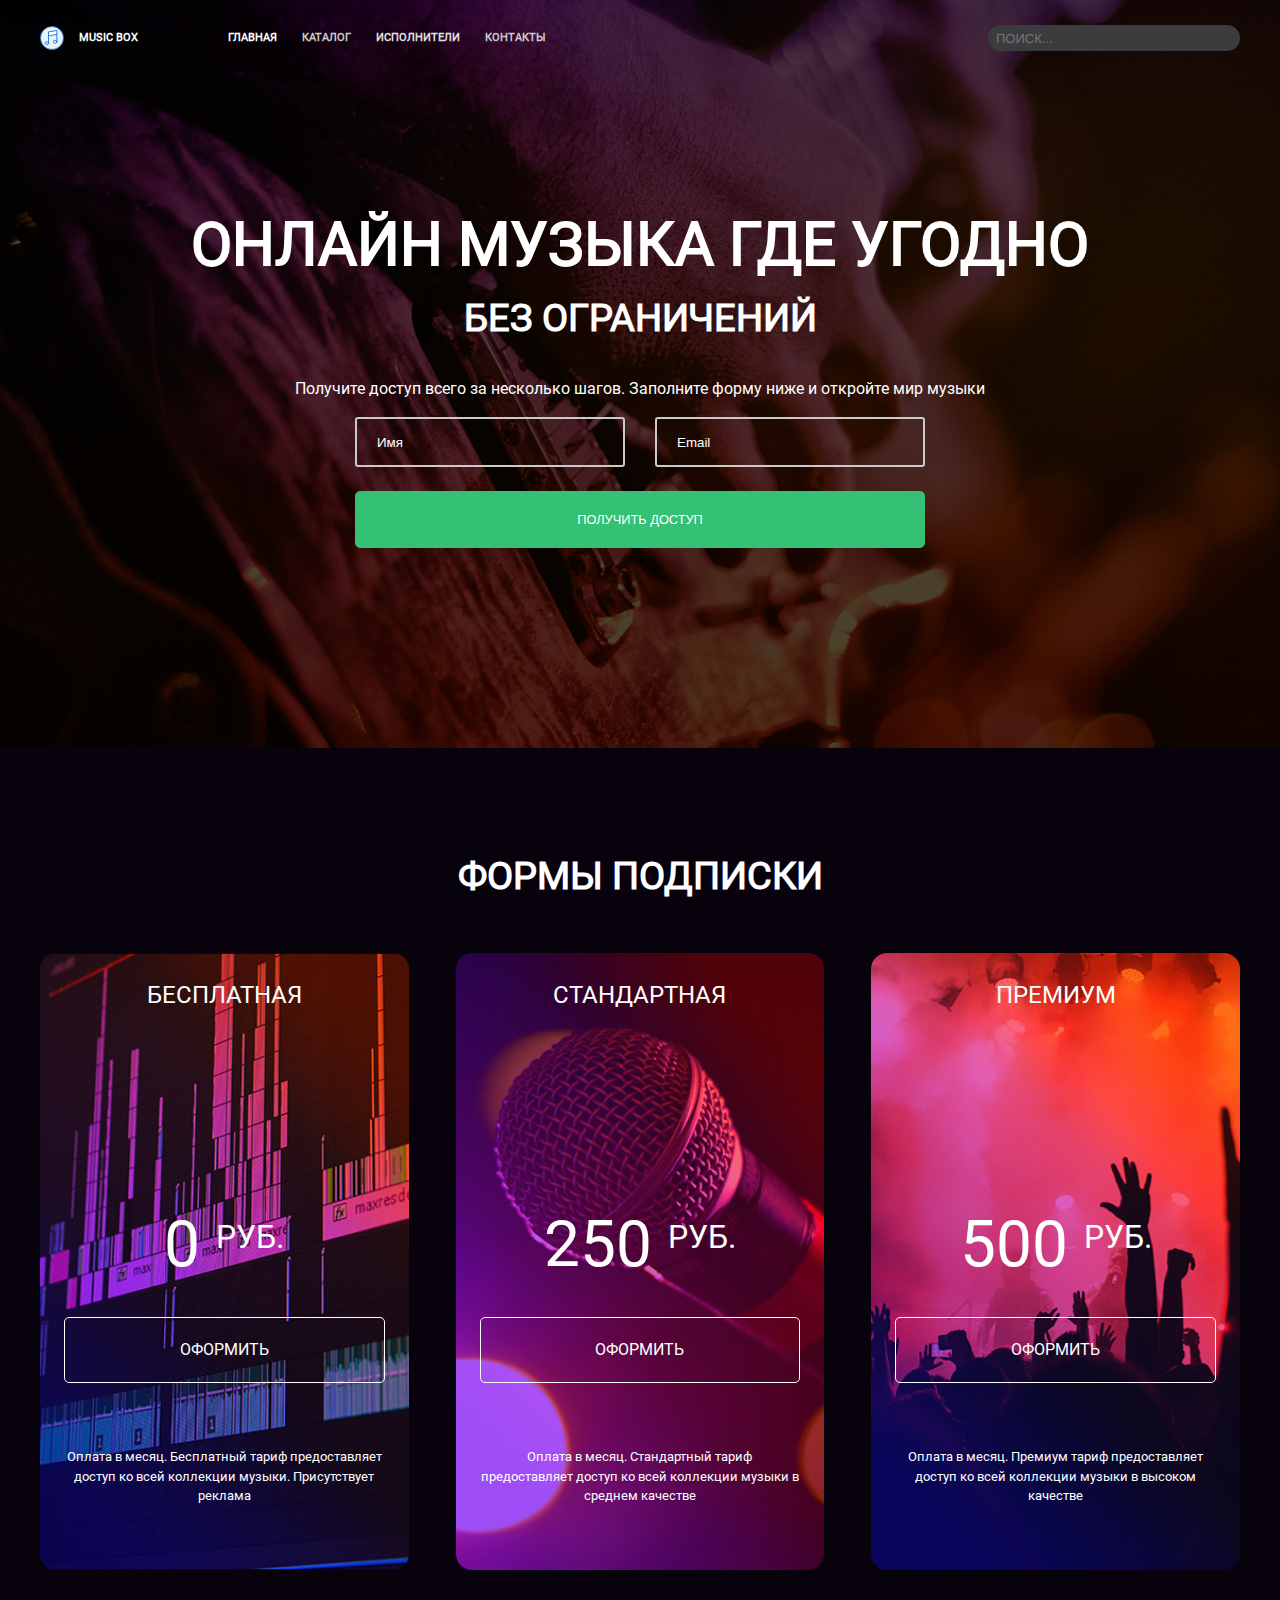
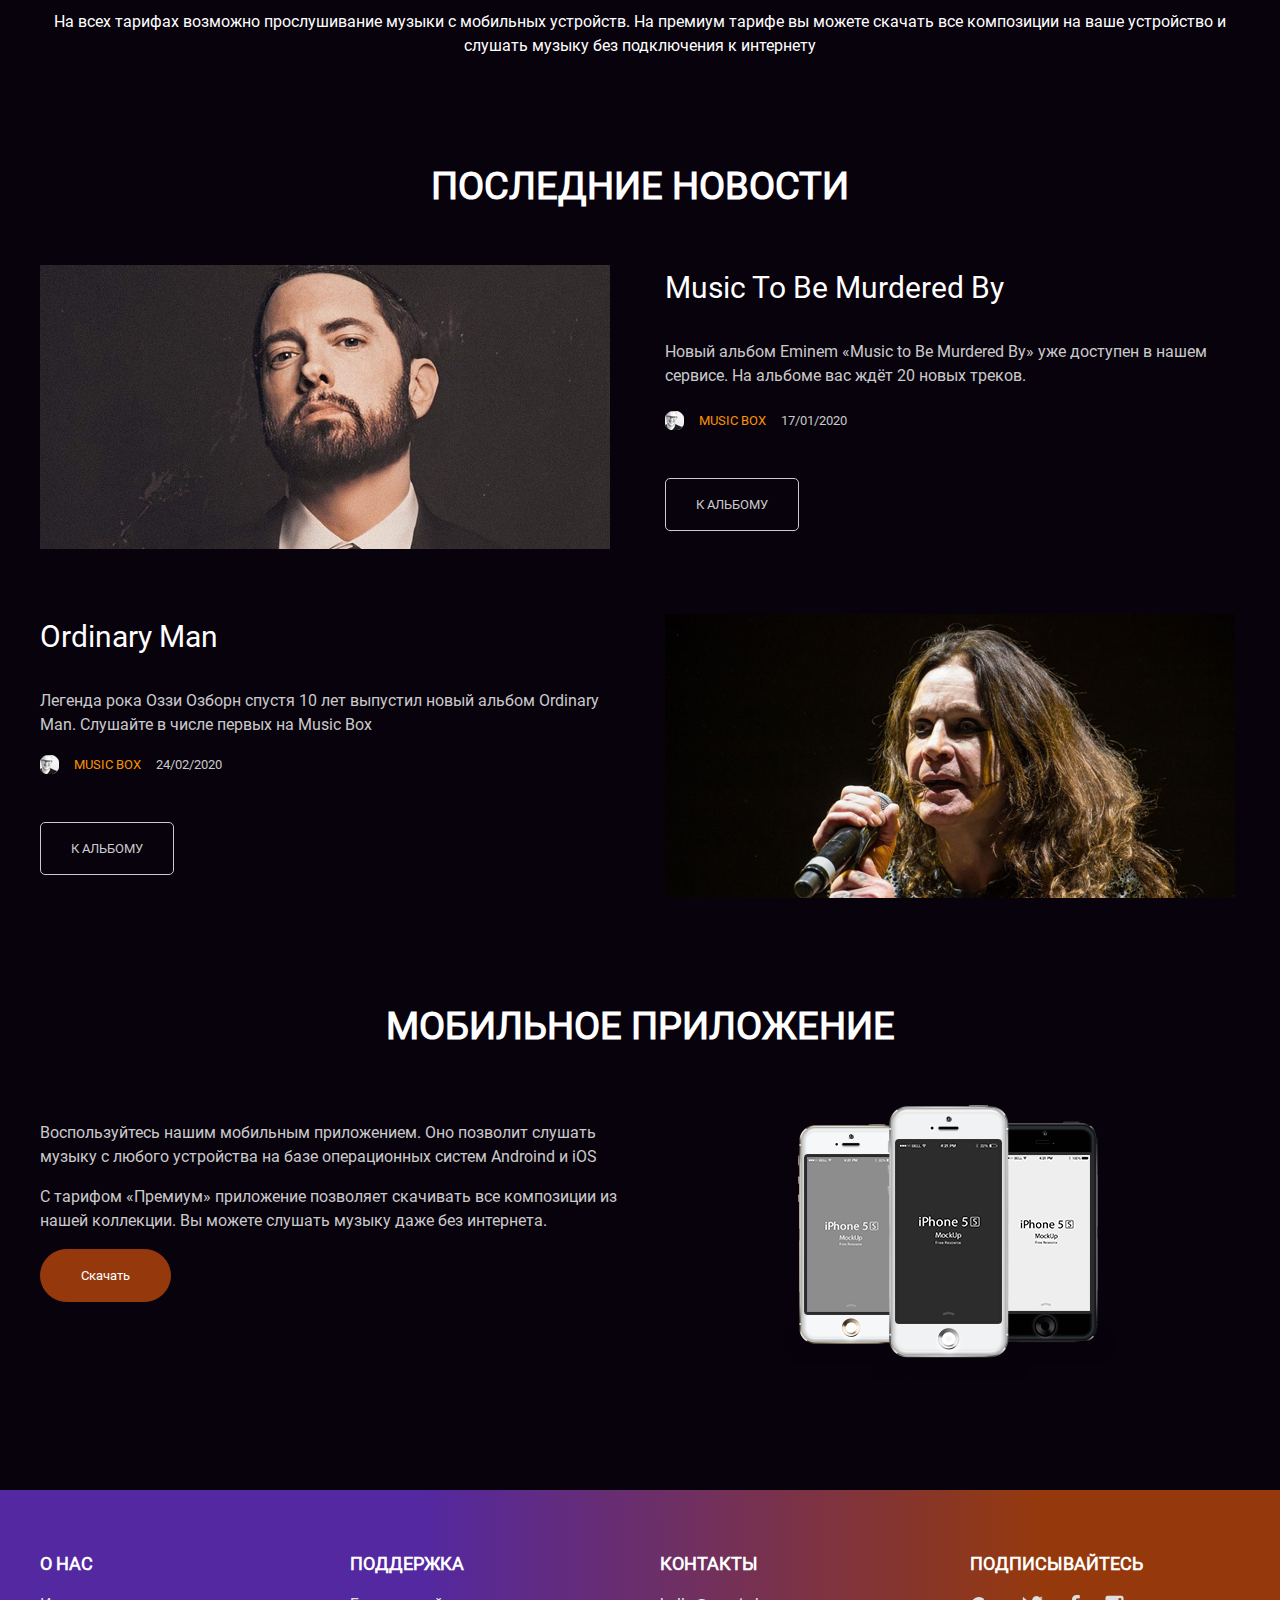
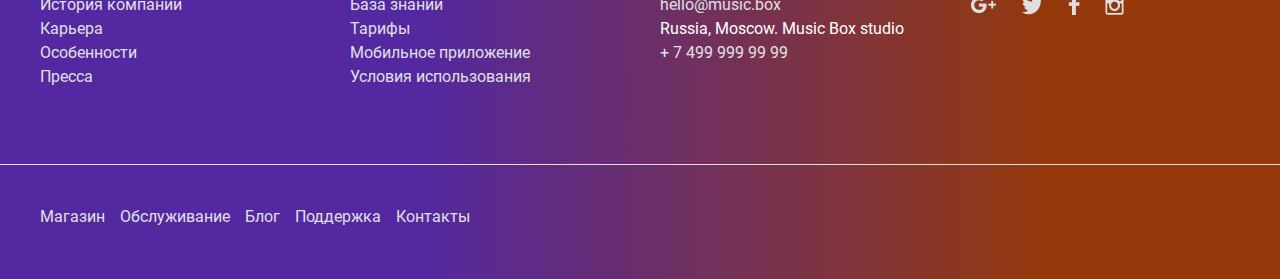
==== commit c72fc569: "update for test" ====
--- a/src/index.html
+++ b/src/index.html
@@ -30,7 +30,7 @@
 
   <main>
     <section class="page-description" id="page-description">
-      <div class="container descr-padding">
+      <div class="container">
         <h1 class="h1-descr upper-text">онлайн музыка где угодно</h1>
         <h2 class="h2-descr upper-text">без ограничений</h2>
           <p class="p-descr">Получите доступ всего за несколько шагов. Заполните форму ниже и откройте мир музыки</p>
@@ -191,3 +191,4 @@
   </div>
 </footer>
 </body>
+</html>
--- a/src/css/app.css
+++ b/src/css/app.css
@@ -62,67 +62,68 @@
   flex-direction: column;
 }
 
-html, body {
+html,
+body {
   height: 100%;
 }
 
 body {
   margin: 0;
   padding: 0;
-  font-family: "Roboto";
+  color: #fff;
+  font-family: "Roboto", "Roboto Slab", sans-serif;
   line-height: 1.5;
-  color: #ffffff;
   background-color: #08020d;
 }
 
 main {
   position: relative;
-  width: 100%;
+  flex: 1 0 auto;
+  width: 100%;
+  margin-top: 0;
   padding-top: 0;
-  margin-top: 0;
-  flex: 1 0 auto;
 }
 
 .grid-2-columns {
   display: grid;
-  grid-template-columns: repeat(2, minmax(260px, calc(50% - 50px)));
   grid-row-gap: 25px;
   grid-column-gap: 50px;
+  grid-template-columns: repeat(2, minmax(260px, calc(50% - 50px)));
 }
 
 .grid-2-columns-home {
   display: grid;
+  grid-column-gap: 50px;
   grid-template-columns: repeat(2, minmax(260px, 1fr));
-  grid-column-gap: 50px;
 }
 
 .grid-4-columns {
   display: grid;
-  grid-template-columns: repeat(4, minmax(100px, calc(25% - 50px)));
   grid-row-gap: 25px;
   grid-column-gap: 50px;
+  grid-template-columns: repeat(4, minmax(100px, calc(25% - 50px)));
 }
 
 .container {
+  box-sizing: border-box;
   width: 100%;
   margin: 0 auto;
   padding: 0 20px;
-  box-sizing: border-box;
 }
 
 a {
-  color: #ffffff;
+  color: #fff;
   text-decoration: none;
 }
 
 .btn {
   display: inline-block;
   padding: 20px 30px;
+  color: #fff;
+  border: 1px solid #fff;
+  font-size: 12.8px;
   border-radius: 5px;
-  border: 1px solid #ffffff;
   text-decoration: none;
-  color: #ffffff;
-  font-size: 13px;
   cursor: pointer;
 }
 
@@ -131,7 +132,7 @@
 }
 
 .add-inf {
-  color: #E0E0E0;
+  color: #e0e0e0;
 }
 
 .no-margin {
@@ -160,8 +161,8 @@
 }
 
 .logo img {
+  width: 24px;
   height: 24px;
-  width: 24px;
   padding-right: 15px;
 }
 
@@ -182,7 +183,7 @@
 }
 
 .color-grey {
-  color: #E0E0E0;
+  color: #e0e0e0;
 }
 
 h1 {
@@ -222,9 +223,9 @@
   }
 
   .grid-m-2-columns {
-    width: 100%;
     display: grid;
     grid-template-columns: repeat(2, minmax(100px, calc(50% - 50px)));
+    width: 100%;
   }
 
   h1 {
@@ -279,20 +280,20 @@
 
 header {
   position: absolute;
+  top: 25px;
+  z-index: 9999;
+  width: 100%;
   background: transparent;
-  width: 100%;
-  z-index: 9999;
-  top: 25px;
 }
 
 .header-input {
+  height: 1.5em;
+  padding: 10px 65px 10px 5px;
+  color: #757575;
+  background-color: #3c3b3d;
   font: 13px Arial, sans-serif;
-  background-color: #3C3B3D;
-  color: #757575;
+  border: 3px solid #3c3b3d;
   border-radius: 15px;
-  height: 1.5em;
-  border: 3px solid #3C3B3D;
-  padding: 10px 65px 10px 5px;
 }
 
 .header-wrap {
@@ -300,8 +301,8 @@
 }
 
 .horizontal-menu {
+  margin: 0 0 0 50px;
   list-style: none;
-  margin: 0 0 0 50px;
 }
 .horizontal-menu li {
   margin-right: 25px;
@@ -327,52 +328,47 @@
   }
 
   .horizontal-menu {
-    text-align: left;
     flex-direction: column;
-    margin-left: 0;
     margin-top: 15px;
     margin-bottom: 15px;
+    margin-left: 0;
     padding-left: 0;
+    text-align: left;
   }
 }
 .page-description {
+  padding-top: 200px;
+  padding-bottom: 200px;
   background-image: url("../images/banner.png");
   background-position: center;
   background-size: cover;
 }
 
-.descr-padding {
-  padding-top: 200px;
-  padding-bottom: 200px;
-}
-
 .order-form {
   max-width: 570px;
   margin: 0 auto;
 }
 
 .sqr-input {
-  border-radius: 0;
+  flex-grow: 1;
+  box-sizing: border-box;
   max-width: 270px;
   min-height: 50px;
-  flex-grow: 1;
-  box-sizing: border-box;
+  margin-bottom: 1.5rem;
   padding: 0 0 0 20px;
-  margin-bottom: 1.5rem;
+  background: transparent;
   border: 2px solid #cacaca;
   border-radius: 3px;
-  background: transparent;
 }
 
 .sqr-input::placeholder {
-  text-weight: bold;
-  color: #ffffff;
+  color: #fff;
 }
 
 .btn-green {
-  border: 1px solid #34C176;
-  background-color: #34C176;
-  width: 100%;
+  width: 100%;
+  background-color: #34c176;
+  border: 1px solid #34c176;
 }
 
 .btn-green-wrap {
@@ -385,14 +381,14 @@
 }
 
 .h1-descr {
+  margin: 0;
   text-align: center;
-  margin: 0;
 }
 
 .h2-descr {
-  text-align: center;
   margin-top: 0;
   margin-bottom: 30px;
+  text-align: center;
 }
 
 @media screen and (max-width: 676px) {
@@ -429,17 +425,17 @@
 }
 
 .items {
+  display: grid;
+  grid-gap: 47px;
+  grid-template-columns: repeat(auto-fit, minmax(260px, 1fr));
   margin-bottom: 40px;
-  display: grid;
-  grid-template-columns: repeat(auto-fit, minmax(260px, 1fr));
-  grid-gap: 47px;
 }
 
 .pricing-item {
   padding: 0 1.5rem;
-  border-radius: 1rem;
   background-position: center;
   background-size: cover;
+  border-radius: 1rem;
 }
 
 .pricing-value {
@@ -452,9 +448,9 @@
 }
 
 .value {
+  margin-left: 16px;
   font-size: 32px;
   line-height: 48px;
-  margin-left: 16px;
 }
 
 .pricing-footer {
@@ -467,15 +463,15 @@
 }
 
 .h3-pricing {
+  margin-bottom: 200px;
+  font-weight: normal;
   font-size: 24px;
-  font-weight: normal;
-  margin-bottom: 200px;
 }
 
 .btn-pricing {
+  box-sizing: border-box;
+  width: 100%;
   font-size: 16px;
-  width: 100%;
-  box-sizing: border-box;
 }
 
 .section-pricing-footer {
@@ -484,9 +480,9 @@
 
 @media screen and (max-width: 676px) {
   .items {
+    grid-gap: 50px;
+    grid-template-rows: 1fr 1fr 1fr;
     grid-template-columns: 1fr;
-    grid-template-rows: 1fr 1fr 1fr;
-    grid-gap: 50px;
   }
 
   .pricing-value {
@@ -512,8 +508,8 @@
 }
 
 .autor {
-  color: #F89202;
   margin-right: 15px;
+  color: #f89202;
 }
 
 .data {
@@ -541,9 +537,9 @@
 }
 
 .btn-news {
+  padding: 16px 30px 16px 30px;
   color: #cacaca;
   border-color: #cacaca;
-  padding: 16px 30px 16px 30px;
 }
 
 .h2-news {
@@ -551,15 +547,15 @@
 }
 
 .h3-news {
+  margin-top: 0;
+  font-weight: normal;
   font-size: 30px;
-  font-weight: normal;
-  margin-top: 0;
 }
 
 @media screen and (max-width: 676px) {
   .mobile-news {
+    grid-gap: 50px;
     grid-template-columns: 1fr;
-    grid-gap: 50px;
   }
 
   .h3-news {
@@ -576,9 +572,9 @@
 }
 .container-app {
   display: grid;
+  grid-gap: 40px;
+  grid-template-areas: "descr-app img-app";
   grid-template-columns: repeat(2, minmax(260px, 2fr));
-  grid-template-areas: "descr-app img-app";
-  grid-gap: 40px;
 }
 
 .page-app {
@@ -588,8 +584,8 @@
 
 .description-app {
   grid-area: descr-app;
+  color: #cacaca;
   text-align: left;
-  color: #cacaca;
 }
 
 .img-app {
@@ -597,11 +593,10 @@
 }
 
 .btn-red-app {
-  font-size: 12.8px;
   padding: 16px 40px;
-  border-color: #95390C;
+  background-color: #95390c;
+  border-color: #95390c;
   border-radius: 2rem;
-  background-color: #95390C;
 }
 
 @media screen and (max-width: 676px) {
@@ -610,13 +605,15 @@
   }
 
   .container-app {
-    grid-template-columns: 1fr;
     grid-gap: 0;
     grid-template-areas: none;
+    grid-template-columns: 1fr;
   }
 
   .img-app {
+    display: flex;
     grid-area: initial;
+    justify-content: center;
   }
 
   .description-app {
@@ -628,30 +625,30 @@
   }
 }
 footer {
+  flex: 0 0 auto;
+  width: 100%;
+  font-size: 16px;
   background: linear-gradient(89.75deg, #5328a1 32.83%, #95390c 81.56%);
-  width: 100%;
-  flex: 0 0 auto;
-  font-size: 16px;
 }
 footer a {
-  color: #E0E0E0;
+  color: #e0e0e0;
 }
 
 .footer-list {
+  margin-bottom: 0;
+  padding-left: 0;
   text-align: start;
-  padding-left: 0;
-  margin-bottom: 0;
 }
 .footer-list p {
   margin: 0;
 }
 
 .upper-footer {
+  display: grid;
+  grid-gap: 40px;
+  grid-template-columns: 1fr 1fr 1fr 1fr;
   width: 100%;
   margin-bottom: 75px;
-  display: grid;
-  grid-template-columns: 1fr 1fr 1fr 1fr;
-  grid-gap: 40px;
 }
 .upper-footer li {
   list-style: none;
@@ -661,17 +658,17 @@
   display: flex;
 }
 .subscribe a {
+  display: flex;
+  align-items: center;
   height: 25px;
   margin-right: 25px;
-  display: flex;
-  align-items: center;
 }
 
 .footer-h2 {
+  margin-top: 60px;
+  margin-bottom: 16px;
   font-size: 18px;
   line-height: inherit;
-  margin-top: 60px;
-  margin-bottom: 16px;
   text-align: start;
 }
 
@@ -685,7 +682,7 @@
 
 .border {
   width: 100%;
-  border-top: 1px solid #E0E0E0;
+  border-top: 1px solid #e0e0e0;
 }
 
 @media screen and (max-width: 676px) {
@@ -705,6 +702,7 @@
   }
 
   .lower-footer {
+    display: flex;
     flex-direction: column;
   }
   .lower-footer a {
@@ -713,29 +711,29 @@
   }
 }
 .artist-description {
+  padding-top: 200px;
+  padding-bottom: 200px;
   background-image: url("../images/Morten Harket.png");
   background-position: center;
   background-size: cover;
-  padding-top: 200px;
-  padding-bottom: 200px;
 }
 
 .buttons {
-  margin-top: 35px;
+  display: grid;
+  grid-gap: 1.5rem;
+  grid-template-columns: repeat(2, minmax(200px, 1fr));
+  margin-top: 3rem;
   margin-bottom: 20px;
-  display: grid;
-  grid-template-columns: repeat(2, minmax(200px, 1fr));
-  grid-gap: 30px;
 }
 
 .btn-purple {
-  background-color: #5328A1;
-  border-color: #5328A1;
+  background-color: #5328a1;
+  border-color: #5328a1;
 }
 
 .btn-red {
-  background-color: #95390C;
-  border-color: #95390C;
+  background-color: #95390c;
+  border-color: #95390c;
 }
 
 .btn-img {
@@ -744,14 +742,20 @@
 }
 
 .h1-artist {
+  width: 100%;
+  margin-top: 50px;
   margin-bottom: 0;
-  margin-top: 50px;
+}
+
+.p-artist {
+  width: 100%;
+  margin-bottom: 0;
 }
 
 @media screen and (max-width: 600px) {
   .buttons {
+    grid-gap: 0;
     grid-template-columns: repeat(auto-fit, minmax(200px, 1fr));
-    grid-gap: 0;
     margin-bottom: 0;
   }
 
@@ -764,8 +768,8 @@
   }
 }
 .track-img {
+  width: 55px;
   height: 55px;
-  width: 55px;
   margin-right: 15px;
 }
 
@@ -774,12 +778,12 @@
 }
 
 .track-descr {
+  margin: 0;
   font-size: 12.8px;
-  margin: 0;
 }
 
 .track-time {
-  color: #E0E0E0;
+  color: #e0e0e0;
 }
 
 .track {
@@ -801,9 +805,9 @@
 }
 
 @font-face {
+  font-weight: 400;
   font-family: "Roboto";
   font-style: normal;
-  font-weight: 400;
   src: local("Roboto"), url("../fonts/Roboto/Roboto-Regular.ttf") format("ttf"), url("../fonts/Roboto/Roboto-Regular.woff") format("woff"), url("../fonts/Roboto/Roboto-Regular.woff2") format("woff2");
 }
 
